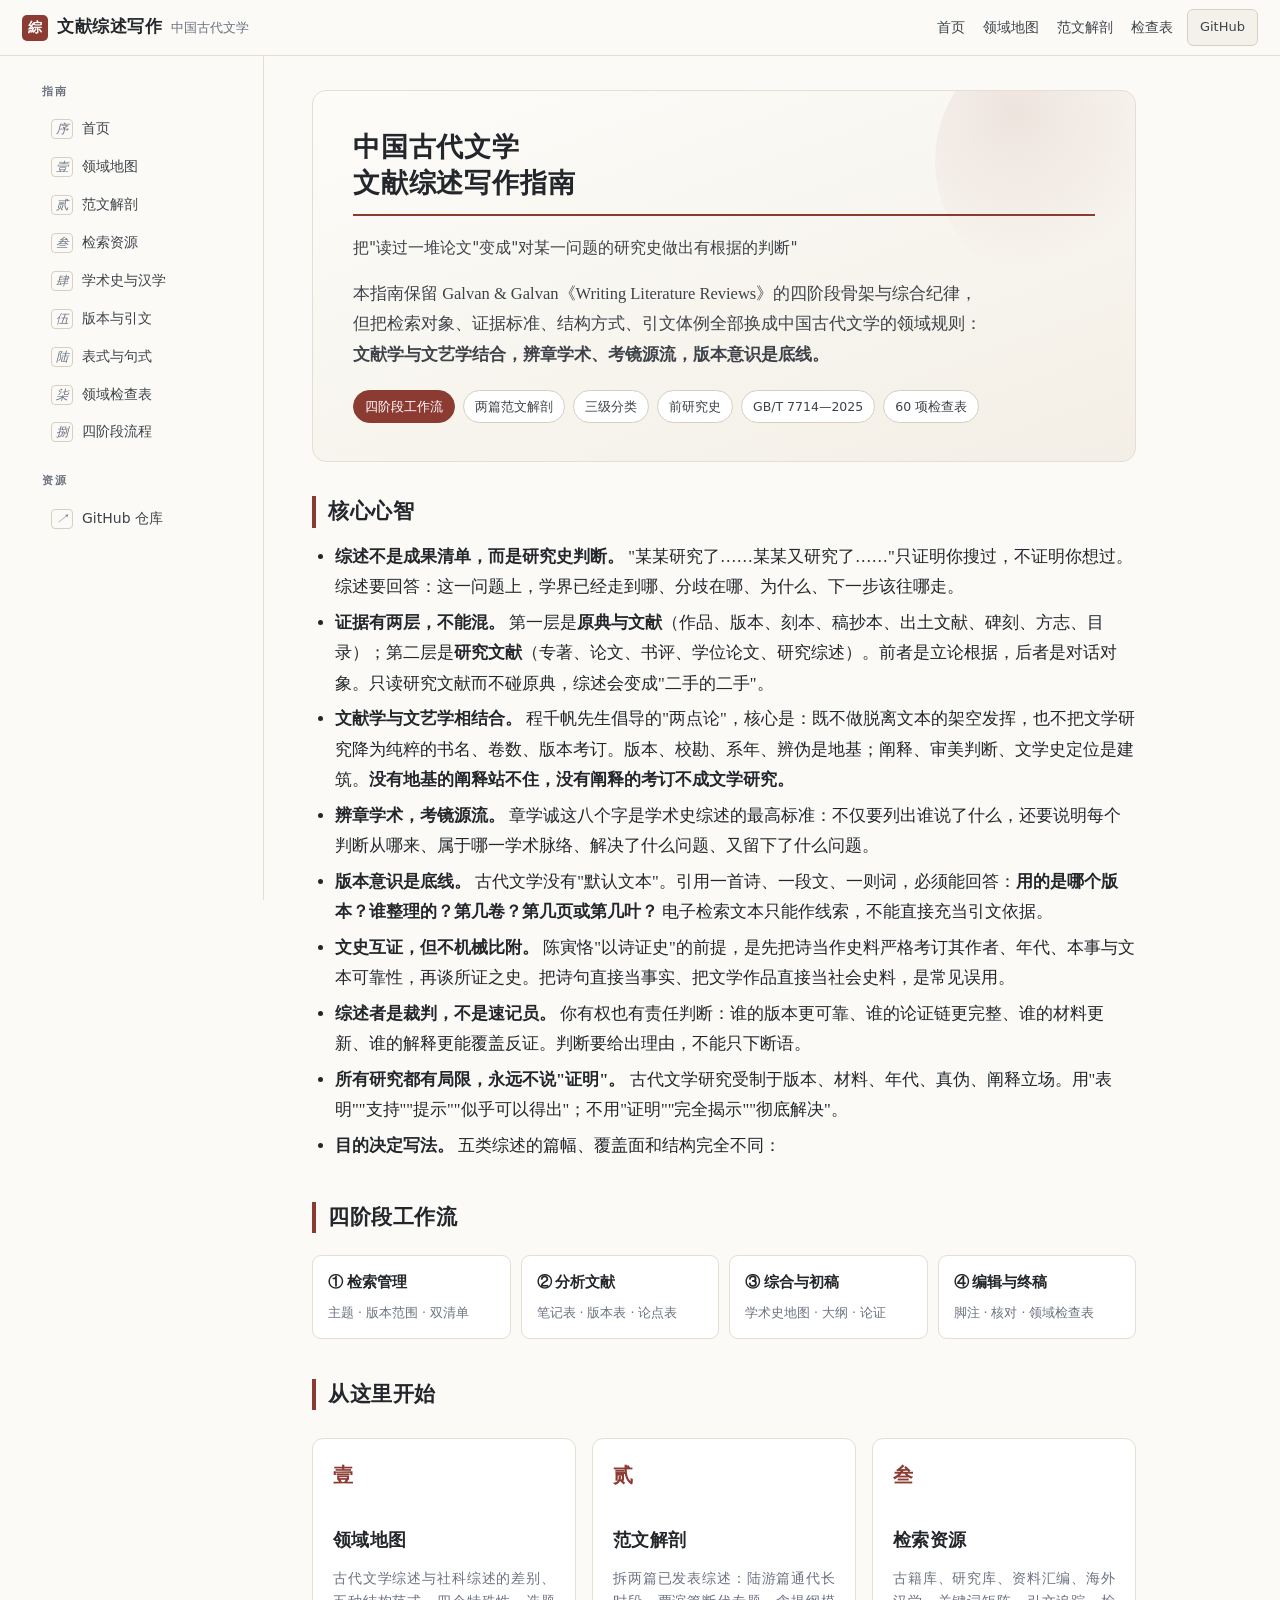
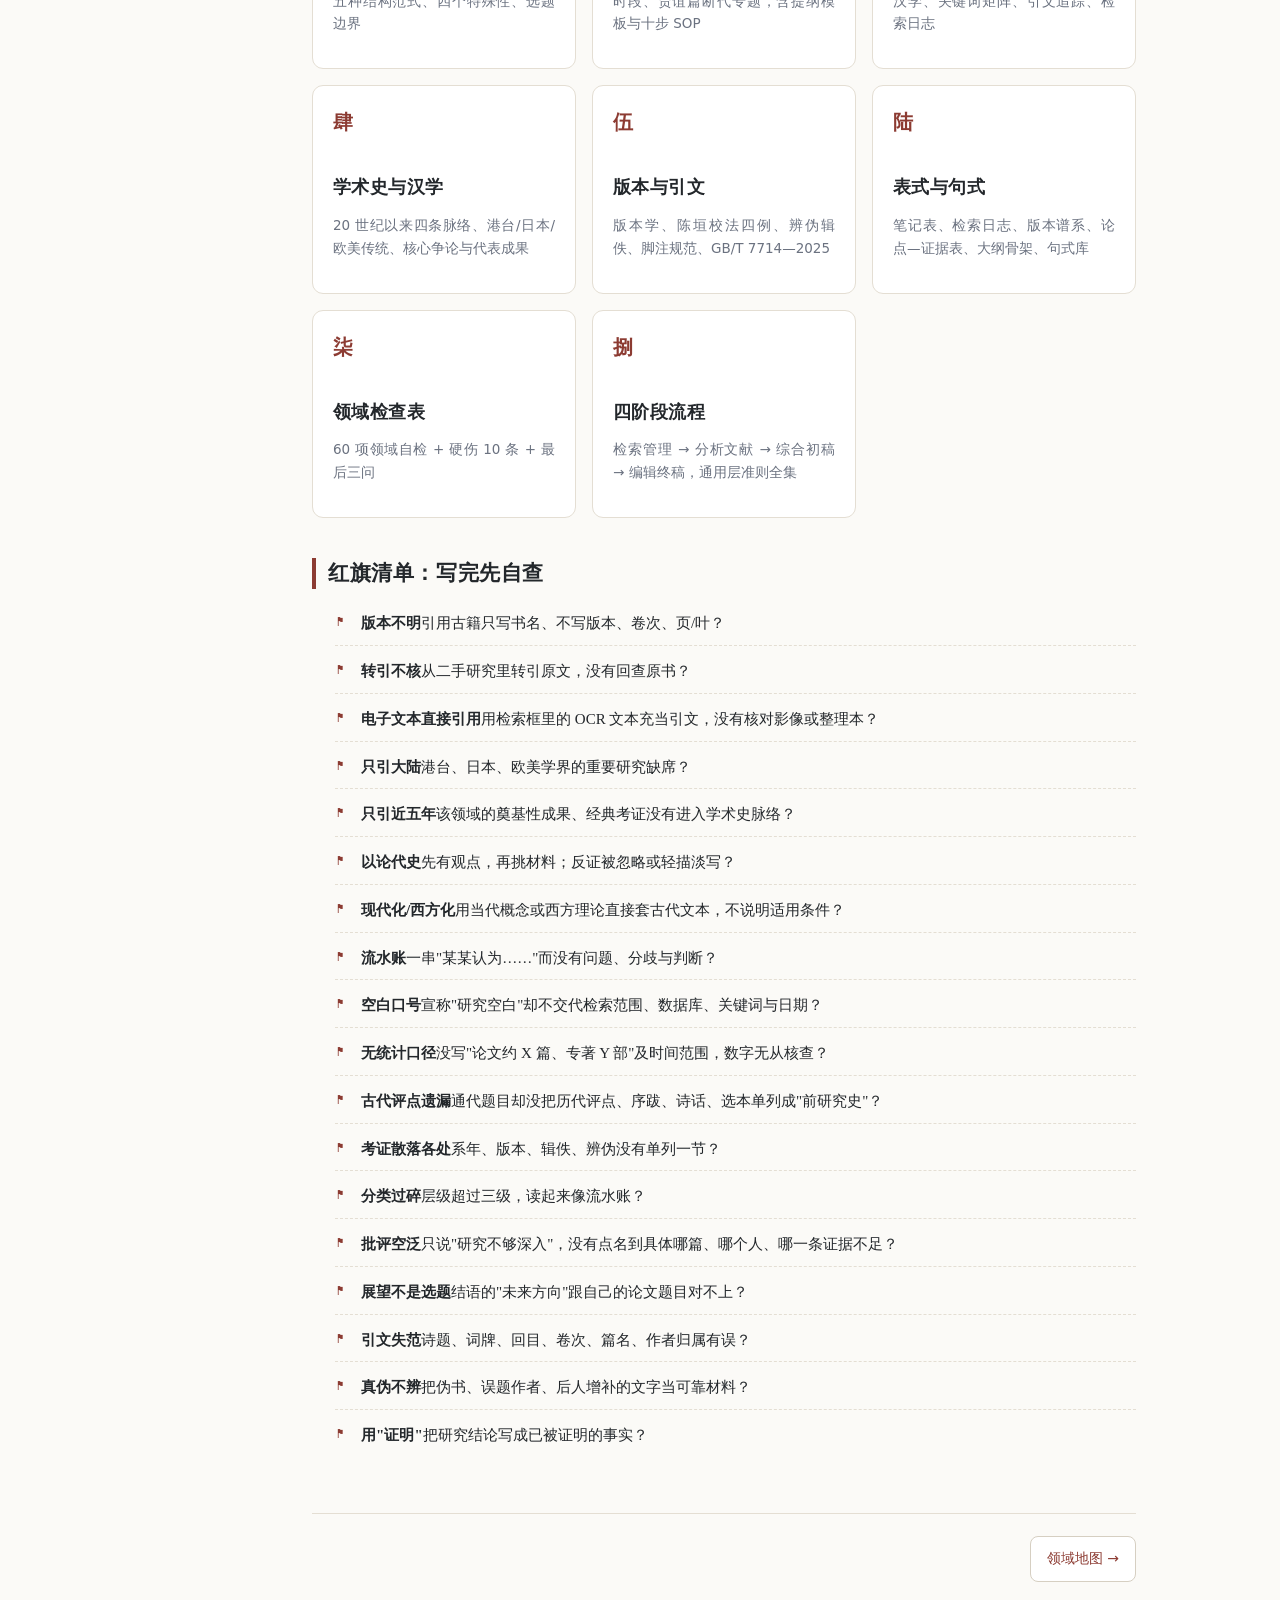
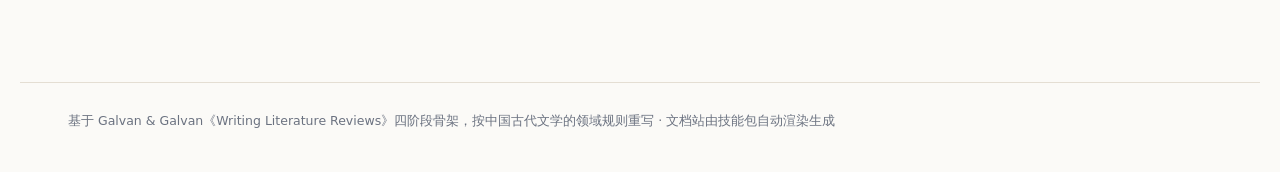
==== docs/index.html @ 031567f3 "feat: 中国古代文学文献综述写作指南（Skill + 文档站）" ====
<!DOCTYPE html>
<html lang="zh-CN">
<head>
<meta charset="utf-8">
<meta name="viewport" content="width=device-width,initial-scale=1">
<title>首页 · 中国古代文学文献综述写作</title>
<meta name="description" content="中国古代文学文献综述写作全流程指南">
<link rel="stylesheet" href="assets/style.css">
</head>
<body>
<header class="topbar">
  <div class="brand"><span class="seal">綜</span><b>文献综述写作</b><span>中国古代文学</span></div>
  <div class="spacer"></div>
  <nav>
    <a href="index.html">首页</a>
    <a href="domain.html">领域地图</a>
    <a href="examples.html">范文解剖</a>
    <a href="checklist.html">检查表</a>
  </nav>
  <a class="gh-btn" href="https://github.com/nqd963/literature-review-writing" target="_blank">GitHub</a>
</header>
<div class="wrap">
<aside class="side">
<h4>指南</h4>
<a href="index.html"><i class="num">序</i>首页</a>
<a class="" href="domain.html"><i class="num">壹</i>领域地图</a>
<a class="" href="examples.html"><i class="num">贰</i>范文解剖</a>
<a class="" href="search.html"><i class="num">叁</i>检索资源</a>
<a class="" href="history.html"><i class="num">肆</i>学术史与汉学</a>
<a class="" href="editions.html"><i class="num">伍</i>版本与引文</a>
<a class="" href="templates.html"><i class="num">陆</i>表式与句式</a>
<a class="" href="checklist.html"><i class="num">柒</i>领域检查表</a>
<a class="" href="pipeline.html"><i class="num">捌</i>四阶段流程</a>
<h4>资源</h4>
<a href="https://github.com/nqd963/literature-review-writing" target="_blank"><i class="num">↗</i>GitHub 仓库</a>
</aside>
<main>
<div class="markdown">
<div class="hero">
  <h1>中国古代文学<br>文献综述写作指南</h1>
  <div class="sub">把"读过一堆论文"变成"对某一问题的研究史做出有根据的判断"</div>
  <div class="lede">
    本指南保留 Galvan &amp; Galvan《Writing Literature Reviews》的四阶段骨架与综合纪律，
    但把检索对象、证据标准、结构方式、引文体例全部换成中国古代文学的领域规则：
    <b>文献学与文艺学结合，辨章学术、考镜源流，版本意识是底线。</b>
  </div>
  <div class="tags">
    <span class="tag red">四阶段工作流</span>
    <span class="tag">两篇范文解剖</span>
    <span class="tag">三级分类</span>
    <span class="tag">前研究史</span>
    <span class="tag">GB/T 7714—2025</span>
    <span class="tag">60 项检查表</span>
  </div>
</div>

<h2 style="font-size:21px;margin:0 0 14px;padding-left:12px;border-left:4px solid var(--cinnabar)">核心心智</h2>
<ul><li><b>综述不是成果清单，而是研究史判断。</b> "某某研究了……某某又研究了……"只证明你搜过，不证明你想过。综述要回答：这一问题上，学界已经走到哪、分歧在哪、为什么、下一步该往哪走。</li><li><b>证据有两层，不能混。</b> 第一层是<strong>原典与文献</strong>（作品、版本、刻本、稿抄本、出土文献、碑刻、方志、目录）；第二层是<strong>研究文献</strong>（专著、论文、书评、学位论文、研究综述）。前者是立论根据，后者是对话对象。只读研究文献而不碰原典，综述会变成"二手的二手"。</li><li><b>文献学与文艺学相结合。</b> 程千帆先生倡导的"两点论"，核心是：既不做脱离文本的架空发挥，也不把文学研究降为纯粹的书名、卷数、版本考订。版本、校勘、系年、辨伪是地基；阐释、审美判断、文学史定位是建筑。<strong>没有地基的阐释站不住，没有阐释的考订不成文学研究。</strong></li><li><b>辨章学术，考镜源流。</b> 章学诚这八个字是学术史综述的最高标准：不仅要列出谁说了什么，还要说明每个判断从哪来、属于哪一学术脉络、解决了什么问题、又留下了什么问题。</li><li><b>版本意识是底线。</b> 古代文学没有"默认文本"。引用一首诗、一段文、一则词，必须能回答：<strong>用的是哪个版本？谁整理的？第几卷？第几页或第几叶？</strong> 电子检索文本只能作线索，不能直接充当引文依据。</li><li><b>文史互证，但不机械比附。</b> 陈寅恪"以诗证史"的前提，是先把诗当作史料严格考订其作者、年代、本事与文本可靠性，再谈所证之史。把诗句直接当事实、把文学作品直接当社会史料，是常见误用。</li><li><b>综述者是裁判，不是速记员。</b> 你有权也有责任判断：谁的版本更可靠、谁的论证链更完整、谁的材料更新、谁的解释更能覆盖反证。判断要给出理由，不能只下断语。</li><li><b>所有研究都有局限，永远不说"证明"。</b> 古代文学研究受制于版本、材料、年代、真伪、阐释立场。用"表明""支持""提示""似乎可以得出"；不用"证明""完全揭示""彻底解决"。</li><li><b>目的决定写法。</b> 五类综述的篇幅、覆盖面和结构完全不同：</li></ul>

<h2 style="font-size:21px;margin:40px 0 14px;padding-left:12px;border-left:4px solid var(--cinnabar)">四阶段工作流</h2>
<div class="steps"><div class="step"><b>① 检索管理</b><span>主题 · 版本范围 · 双清单</span></div><div class="step"><b>② 分析文献</b><span>笔记表 · 版本表 · 论点表</span></div><div class="step"><b>③ 综合与初稿</b><span>学术史地图 · 大纲 · 论证</span></div><div class="step"><b>④ 编辑与终稿</b><span>脚注 · 核对 · 领域检查表</span></div></div>

<h2 style="font-size:21px;margin:40px 0 14px;padding-left:12px;border-left:4px solid var(--cinnabar)">从这里开始</h2>
<div class="cards"><a class="card" href="domain.html"><div class="ic">壹</div><h3>领域地图</h3><p>古代文学综述与社科综述的差别、五种结构范式、四个特殊性、选题边界</p></a><a class="card" href="examples.html"><div class="ic">贰</div><h3>范文解剖</h3><p>拆两篇已发表综述：陆游篇通代长时段、贾谊篇断代专题，含提纲模板与十步 SOP</p></a><a class="card" href="search.html"><div class="ic">叁</div><h3>检索资源</h3><p>古籍库、研究库、资料汇编、海外汉学、关键词矩阵、引文追踪、检索日志</p></a><a class="card" href="history.html"><div class="ic">肆</div><h3>学术史与汉学</h3><p>20 世纪以来四条脉络、港台/日本/欧美传统、核心争论与代表成果</p></a><a class="card" href="editions.html"><div class="ic">伍</div><h3>版本与引文</h3><p>版本学、陈垣校法四例、辨伪辑佚、脚注规范、GB/T 7714—2025</p></a><a class="card" href="templates.html"><div class="ic">陆</div><h3>表式与句式</h3><p>笔记表、检索日志、版本谱系、论点—证据表、大纲骨架、句式库</p></a><a class="card" href="checklist.html"><div class="ic">柒</div><h3>领域检查表</h3><p>60 项领域自检 + 硬伤 10 条 + 最后三问</p></a><a class="card" href="pipeline.html"><div class="ic">捌</div><h3>四阶段流程</h3><p>检索管理 → 分析文献 → 综合初稿 → 编辑终稿，通用层准则全集</p></a></div>

<h2 style="font-size:21px;margin:40px 0 14px;padding-left:12px;border-left:4px solid var(--cinnabar)">红旗清单：写完先自查</h2>
<ul class="flag"><li><b>版本不明</b>引用古籍只写书名、不写版本、卷次、页/叶？</li><li><b>转引不核</b>从二手研究里转引原文，没有回查原书？</li><li><b>电子文本直接引用</b>用检索框里的 OCR 文本充当引文，没有核对影像或整理本？</li><li><b>只引大陆</b>港台、日本、欧美学界的重要研究缺席？</li><li><b>只引近五年</b>该领域的奠基性成果、经典考证没有进入学术史脉络？</li><li><b>以论代史</b>先有观点，再挑材料；反证被忽略或轻描淡写？</li><li><b>现代化/西方化</b>用当代概念或西方理论直接套古代文本，不说明适用条件？</li><li><b>流水账</b>一串"某某认为……"而没有问题、分歧与判断？</li><li><b>空白口号</b>宣称"研究空白"却不交代检索范围、数据库、关键词与日期？</li><li><b>无统计口径</b>没写"论文约 X 篇、专著 Y 部"及时间范围，数字无从核查？</li><li><b>古代评点遗漏</b>通代题目却没把历代评点、序跋、诗话、选本单列成"前研究史"？</li><li><b>考证散落各处</b>系年、版本、辑佚、辨伪没有单列一节？</li><li><b>分类过碎</b>层级超过三级，读起来像流水账？</li><li><b>批评空泛</b>只说"研究不够深入"，没有点名到具体哪篇、哪个人、哪一条证据不足？</li><li><b>展望不是选题</b>结语的"未来方向"跟自己的论文题目对不上？</li><li><b>引文失范</b>诗题、词牌、回目、卷次、篇名、作者归属有误？</li><li><b>真伪不辨</b>把伪书、误题作者、后人增补的文字当可靠材料？</li><li><b>用"证明"</b>把研究结论写成已被证明的事实？</li></ul>
</div>
<div class="pager"><span></span><a href="domain.html">领域地图 →</a></div>
</main>
</div>
<footer>基于 Galvan &amp; Galvan《Writing Literature Reviews》四阶段骨架，按中国古代文学的领域规则重写 ·
文档站由技能包自动渲染生成</footer>
</body>
</html>
---- docs/assets/style.css ----
:root{
  --paper:#fbfaf7; --paper-2:#f4f1ea; --ink:#23272b; --ink-2:#3d4349;
  --muted:#6b7280; --line:#e4ded3; --line-2:#d6cfc2;
  --cinnabar:#8c3b32; --cinnabar-soft:#b5605a; --celadon:#4a6b68;
  --sans:"Inter","PingFang SC","Microsoft YaHei","Hiragino Sans GB",system-ui,sans-serif;
  --serif:"Noto Serif SC","Source Han Serif SC","Songti SC","SimSun",Georgia,"Times New Roman",serif;
  --mono:"JetBrains Mono","SFMono-Regular",Consolas,"Courier New",monospace;
}
*{box-sizing:border-box}
html{scroll-behavior:smooth}
body{
  margin:0; background:var(--paper); color:var(--ink);
  font-family:var(--serif); font-size:16.5px; line-height:1.85;
  -webkit-font-smoothing:antialiased; text-rendering:optimizeLegibility;
}
a{color:var(--cinnabar); text-decoration:none}
a:hover{text-decoration:underline; text-underline-offset:3px}

/* ---------- 顶栏 ---------- */
.topbar{
  position:sticky; top:0; z-index:50; display:flex; align-items:center; gap:14px;
  padding:0 22px; height:56px; background:rgba(251,250,247,.92);
  backdrop-filter:saturate(1.4) blur(10px);
  border-bottom:1px solid var(--line);
}
.brand{display:flex; align-items:baseline; gap:9px; font-family:var(--serif)}
.brand .seal{
  display:inline-flex; align-items:center; justify-content:center;
  width:26px;height:26px;border-radius:5px; background:var(--cinnabar);
  color:#fff; font-size:14px; font-weight:700; letter-spacing:0;
}
.brand b{font-size:16.5px; letter-spacing:.5px}
.brand span{font-size:12.5px; color:var(--muted); font-family:var(--sans)}
.topbar .spacer{flex:1}
.topbar nav{display:flex; gap:18px; font-family:var(--sans); font-size:13.5px}
.topbar nav a{color:var(--ink-2)}
.topbar nav a:hover{color:var(--cinnabar); text-decoration:none}
.gh-btn{
  font-family:var(--sans); font-size:13px; padding:5px 12px; border-radius:6px;
  border:1px solid var(--line-2); color:var(--ink-2); background:var(--paper-2);
}
.gh-btn:hover{border-color:var(--cinnabar); color:var(--cinnabar); text-decoration:none}

/* ---------- 布局 ---------- */
.wrap{display:flex; max-width:1240px; margin:0 auto; align-items:flex-start}
.side{
  position:sticky; top:56px; flex:0 0 244px; height:calc(100vh - 56px);
  overflow-y:auto; padding:26px 16px 60px 22px; border-right:1px solid var(--line);
  font-family:var(--sans); font-size:14px;
}
.side h4{
  margin:20px 0 8px; font-size:11px; letter-spacing:1.6px; text-transform:uppercase;
  color:var(--muted); font-weight:600;
}
.side h4:first-child{margin-top:0}
.side a{display:flex; align-items:center; gap:9px; padding:6px 9px; border-radius:6px; color:var(--ink-2)}
.side a:hover{background:var(--paper-2); text-decoration:none; color:var(--ink)}
.side a.on{background:#f0ebe1; color:var(--cinnabar); font-weight:600}
.side .num{
  flex:0 0 22px; text-align:center; font-family:var(--serif); font-size:12.5px;
  color:var(--muted); border:1px solid var(--line-2); border-radius:4px; line-height:18px;
}
.side a.on .num{color:var(--cinnabar); border-color:var(--cinnabar-soft)}
main{flex:1 1 auto; min-width:0; padding:34px 48px 100px; max-width:920px}

/* ---------- 首页 hero ---------- */
.hero{
  border:1px solid var(--line); border-radius:14px; padding:38px 40px;
  background:linear-gradient(160deg,#fdfcf9 0%,#f3efe6 100%);
  position:relative; overflow:hidden; margin-bottom:34px;
}
.hero:after{
  content:""; position:absolute; right:-60px; top:-60px; width:260px; height:260px;
  border-radius:50%; background:radial-gradient(circle at 30% 30%,rgba(140,59,50,.10),transparent 62%);
}
.hero h1{
  margin:0 0 6px; font-size:31px; line-height:1.35; letter-spacing:1px; font-weight:700;
}
.hero .sub{font-family:var(--sans); color:var(--ink-2); font-size:15.5px; margin-bottom:16px}
.hero .lede{font-size:16.5px; color:var(--ink-2); max-width:640px}
.hero .tags{display:flex; flex-wrap:wrap; gap:8px; margin-top:20px; font-family:var(--sans)}
.tag{
  font-size:12.5px; padding:4px 11px; border-radius:99px; background:#fff;
  border:1px solid var(--line-2); color:var(--ink-2);
}
.tag.red{background:var(--cinnabar); border-color:var(--cinnabar); color:#fff}

.cards{display:grid; grid-template-columns:repeat(auto-fit,minmax(238px,1fr)); gap:16px; margin:28px 0}
.card{
  border:1px solid var(--line); border-radius:11px; padding:18px 20px; background:#fff;
  transition:.18s;
}
.card:hover{border-color:var(--line-2); box-shadow:0 4px 16px rgba(0,0,0,.05); transform:translateY(-2px)}
.card .ic{font-family:var(--serif); font-size:20px; color:var(--cinnabar); font-weight:700}
.card h3{margin:6px 0 6px; font-size:17px; letter-spacing:.5px}
.card p{margin:0; font-family:var(--sans); font-size:13.5px; color:var(--muted); line-height:1.7}

/* ---------- 正文排版 ---------- */
.markdown h1{font-size:27px; margin:0 0 18px; letter-spacing:.8px; padding-bottom:12px; border-bottom:2px solid var(--cinnabar)}
.markdown h1:not(:first-child){margin-top:46px}
.markdown h2{
  font-size:21px; margin:40px 0 14px; letter-spacing:.6px; padding-left:12px;
  border-left:4px solid var(--cinnabar); line-height:1.5;
}
.markdown h3{font-size:17.5px; margin:30px 0 10px; letter-spacing:.4px; color:var(--ink)}
.markdown h4{font-size:15.5px; margin:22px 0 8px; color:var(--ink-2); font-family:var(--sans)}
.markdown p{margin:0 0 15px; text-align:justify}
.markdown ul,.markdown ol{padding-left:1.4em; margin:0 0 16px}
.markdown li{margin:5px 0}
.markdown li>ul,.markdown li>ol{margin:5px 0}
.markdown hr{border:0; border-top:1px solid var(--line); margin:38px 0}

.markdown blockquote{
  margin:20px 0; padding:14px 20px; background:#f7f4ec;
  border-left:3px solid var(--cinnabar-soft); border-radius:0 8px 8px 0; color:var(--ink-2);
}
.markdown blockquote p:last-child{margin-bottom:0}
.markdown blockquote strong{color:var(--cinnabar)}

.markdown table{
  width:100%; border-collapse:collapse; margin:22px 0; font-size:14.5px;
  font-family:var(--sans); line-height:1.65;
}
.markdown thead th{
  background:#f0ece2; text-align:left; padding:10px 12px; font-weight:600;
  border-bottom:2px solid var(--line-2); color:var(--ink); white-space:nowrap;
}
.markdown td{padding:9px 12px; border-bottom:1px solid var(--line); vertical-align:top}
.markdown tbody tr:hover{background:#fdfcf9}

.markdown code{
  font-family:var(--mono); font-size:.88em; background:#f0ece2;
  padding:2px 6px; border-radius:4px; color:var(--cinnabar);
}
.markdown pre{
  background:#2b2f33; color:#e8e6e3; padding:16px 18px; border-radius:9px;
  overflow-x:auto; margin:20px 0; line-height:1.7;
}
.markdown pre code{background:none; color:inherit; padding:0; font-size:13.5px}
.markdown .small{font-size:12.5px; color:var(--muted)}

.markdown input[type=checkbox]{margin-right:6px; accent-color:var(--cinnabar)}
.markdown li.task-list-item{list-style:none; margin-left:-1.2em}

/* ---------- 首页专用 ---------- */
.steps{display:flex; gap:10px; flex-wrap:wrap; margin:22px 0; font-family:var(--sans); font-size:13.5px}
.step{
  flex:1 1 150px; border:1px solid var(--line); border-radius:9px; padding:13px 15px; background:#fff;
}
.step b{display:block; font-family:var(--serif); font-size:15px; margin-bottom:3px}
.step span{color:var(--muted); font-size:12.5px}

.flag{list-style:none; padding:0; margin:16px 0}
.flag li{
  padding:7px 0 7px 26px; border-bottom:1px dashed var(--line); position:relative; font-size:15px;
}
.flag li:before{
  content:"⚑"; position:absolute; left:2px; color:var(--cinnabar); font-size:13px;
}
.flag li:last-child{border-bottom:0}

.pager{display:flex; justify-content:space-between; gap:14px; margin:56px 0 0; padding-top:22px; border-top:1px solid var(--line); font-family:var(--sans); font-size:14px}
.pager a{padding:9px 16px; border:1px solid var(--line-2); border-radius:8px; background:#fff}
.pager a:hover{border-color:var(--cinnabar); text-decoration:none}

footer{
  border-top:1px solid var(--line); margin-top:0; padding:26px 48px 40px;
  font-family:var(--sans); font-size:12.5px; color:var(--muted); max-width:1240px; margin:0 auto;
}

@media (max-width:900px){
  .side{display:none}
  main{padding:22px 20px 70px}
  .hero{padding:26px 22px}
  .hero h1{font-size:24px}
  footer{padding:22px 20px}
  .topbar nav{display:none}
}
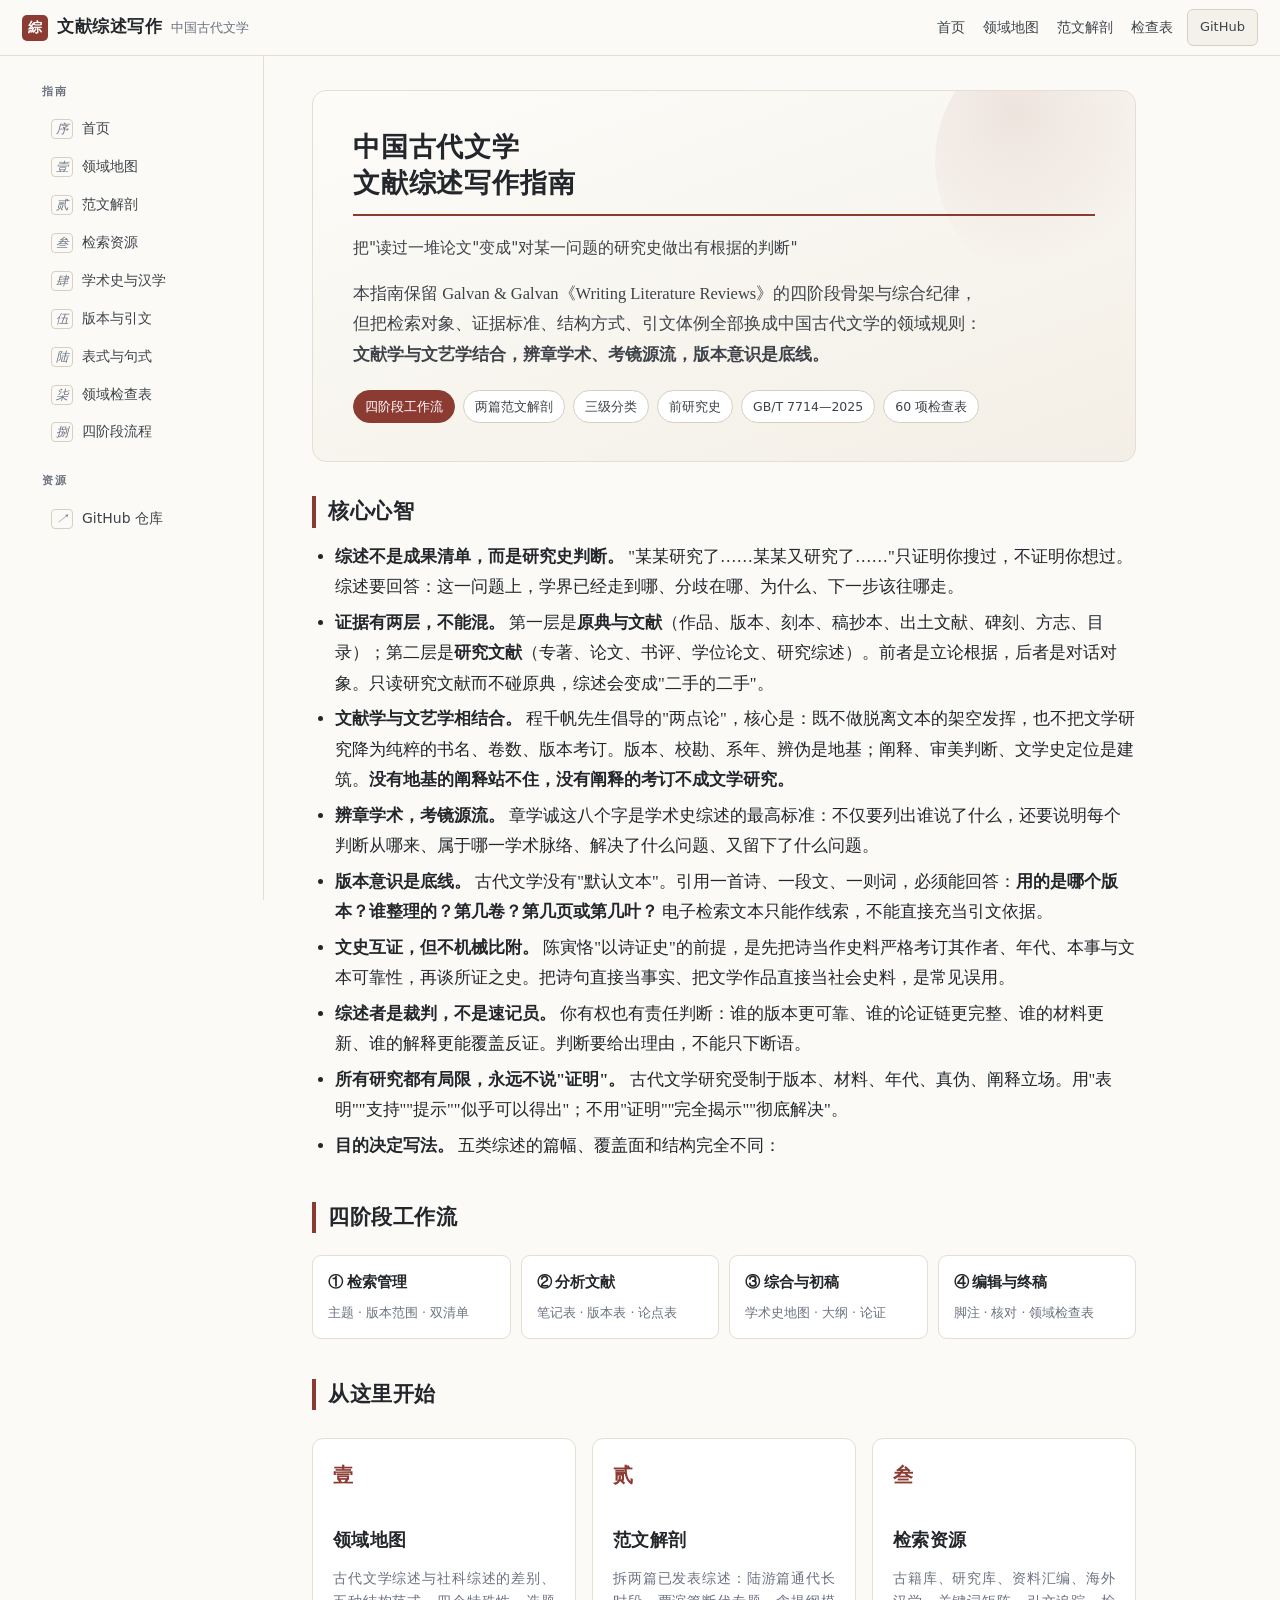
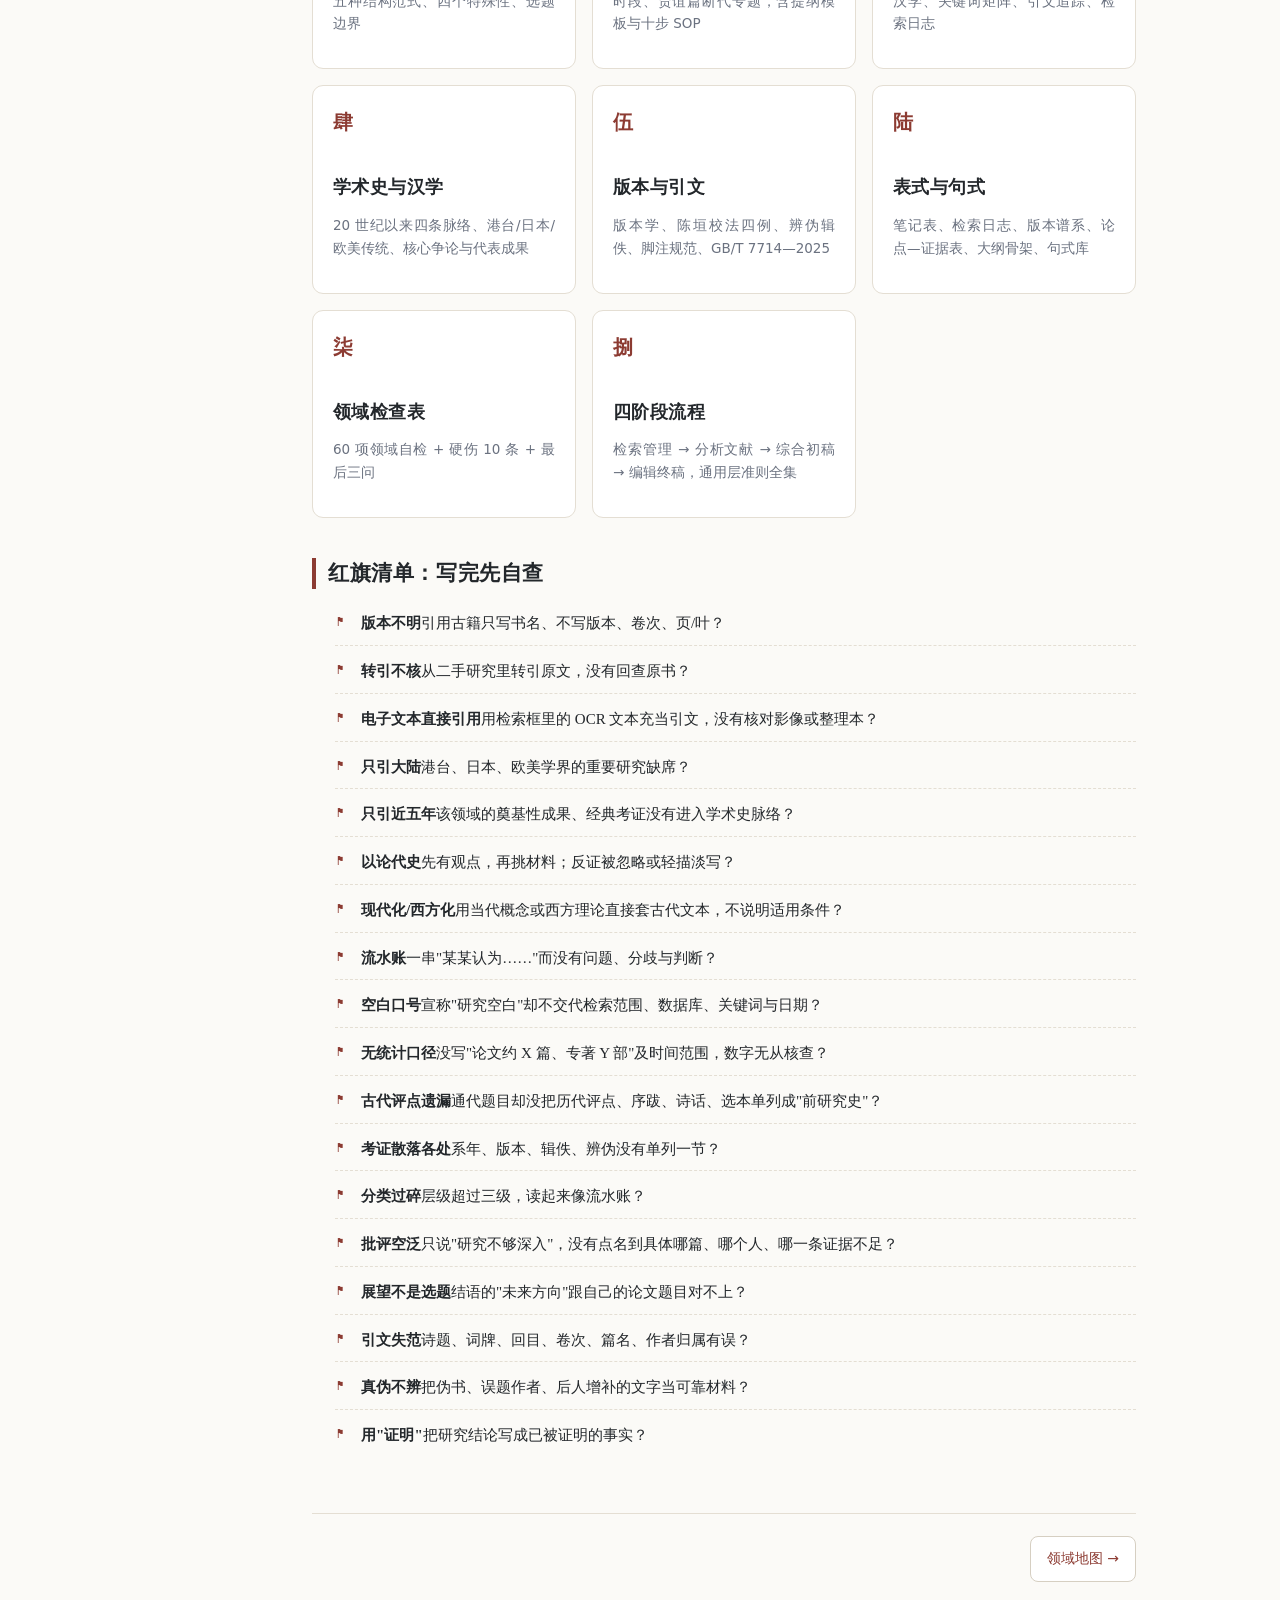
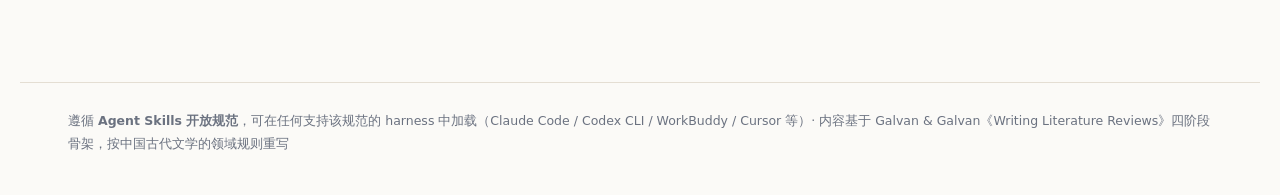
==== commit 14c9c764: "feat: 中国古代文学文献综述写作指南（Skill + 文档站）" ====
--- a/docs/index.html
+++ b/docs/index.html
@@ -69,7 +69,7 @@
 <div class="pager"><span></span><a href="domain.html">领域地图 →</a></div>
 </main>
 </div>
-<footer>基于 Galvan &amp; Galvan《Writing Literature Reviews》四阶段骨架，按中国古代文学的领域规则重写 ·
-文档站由技能包自动渲染生成</footer>
+<footer>遵循 <b>Agent Skills 开放规范</b>，可在任何支持该规范的 harness 中加载（Claude Code / Codex CLI / WorkBuddy / Cursor 等）·
+内容基于 Galvan &amp; Galvan《Writing Literature Reviews》四阶段骨架，按中国古代文学的领域规则重写</footer>
 </body>
 </html>
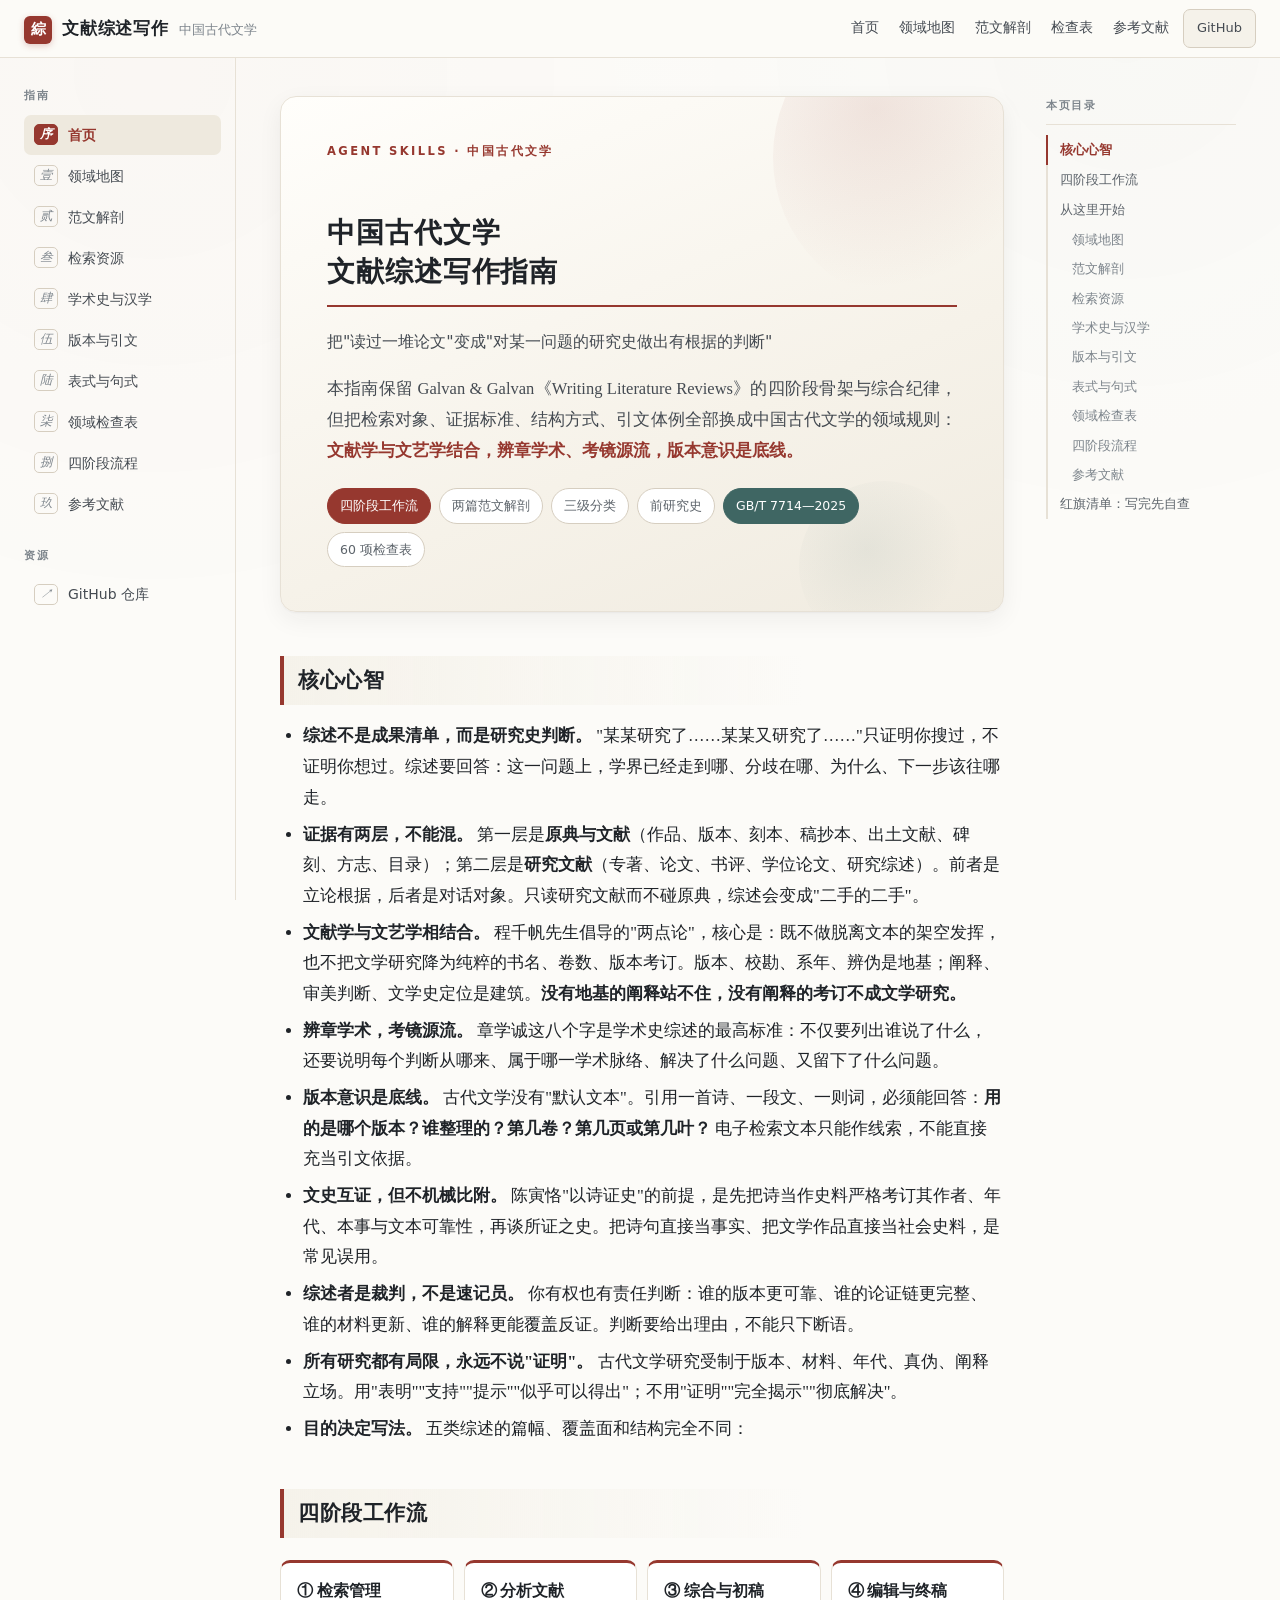
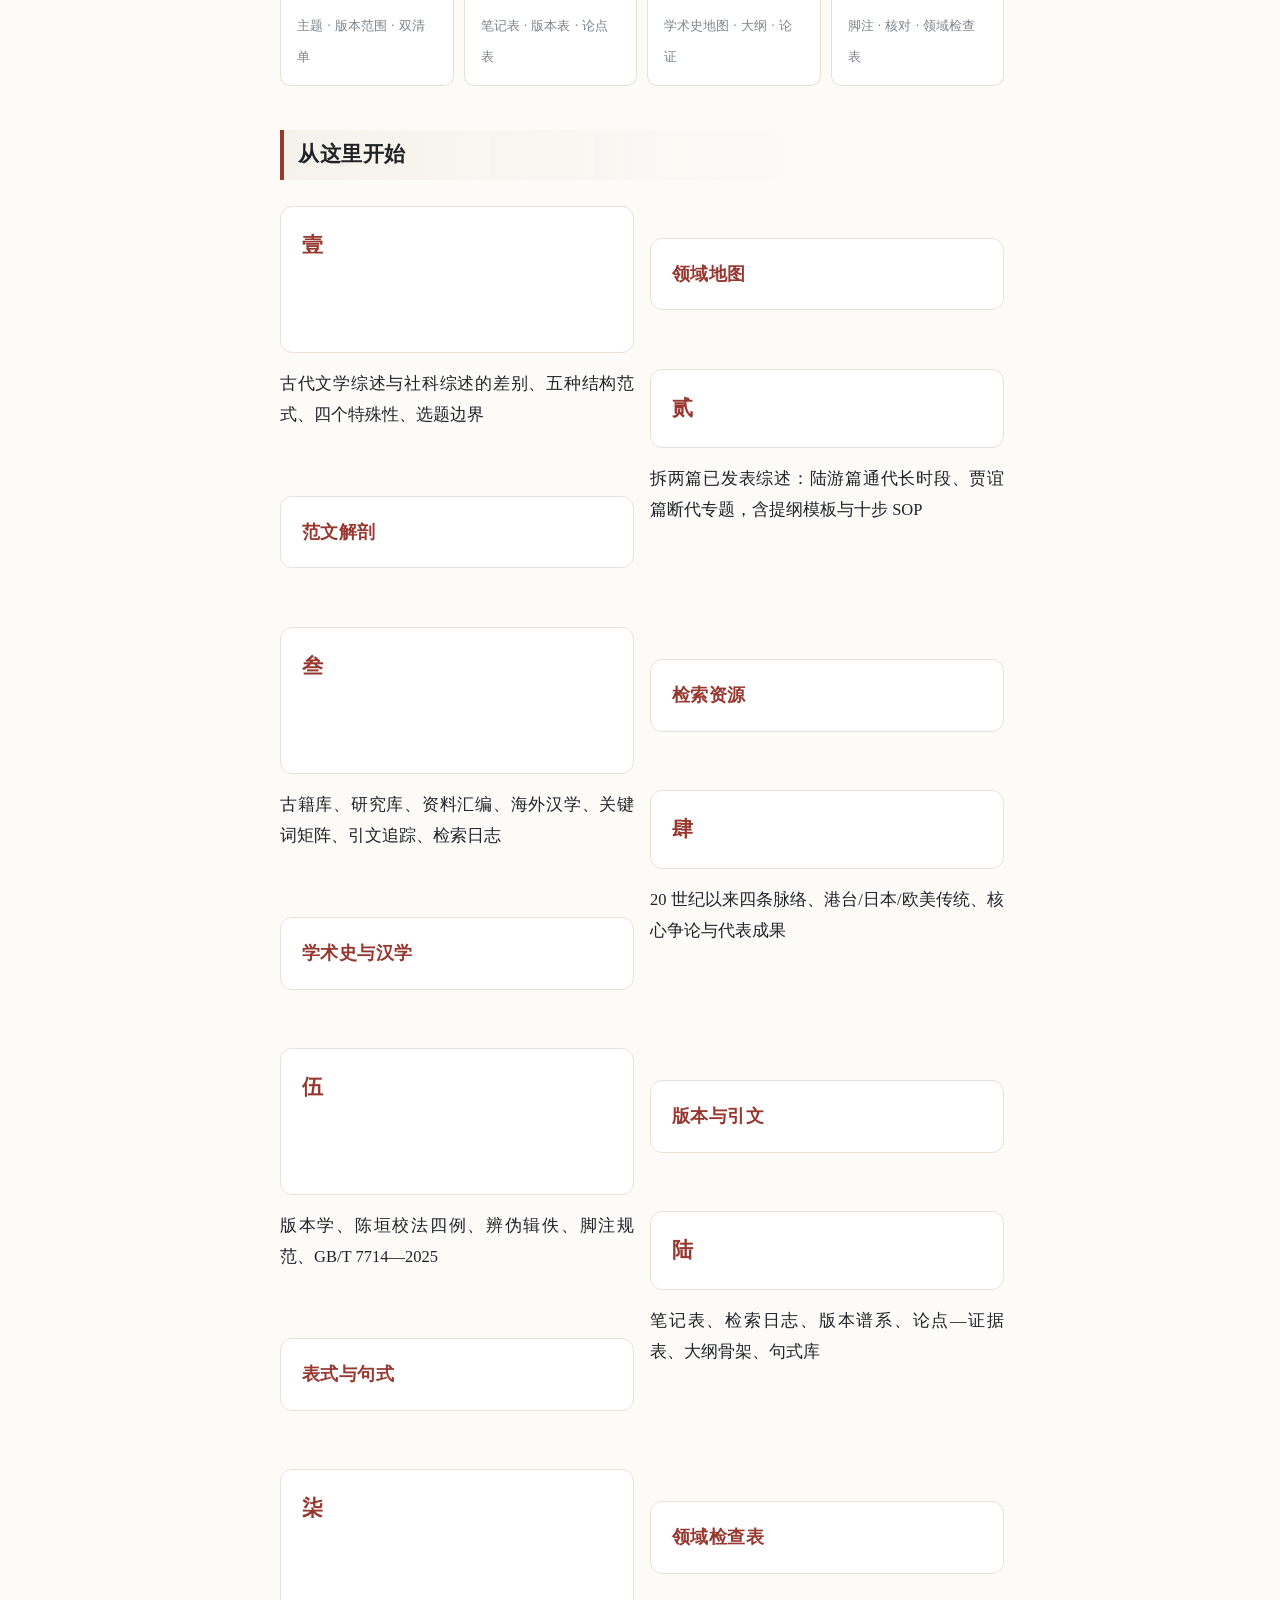
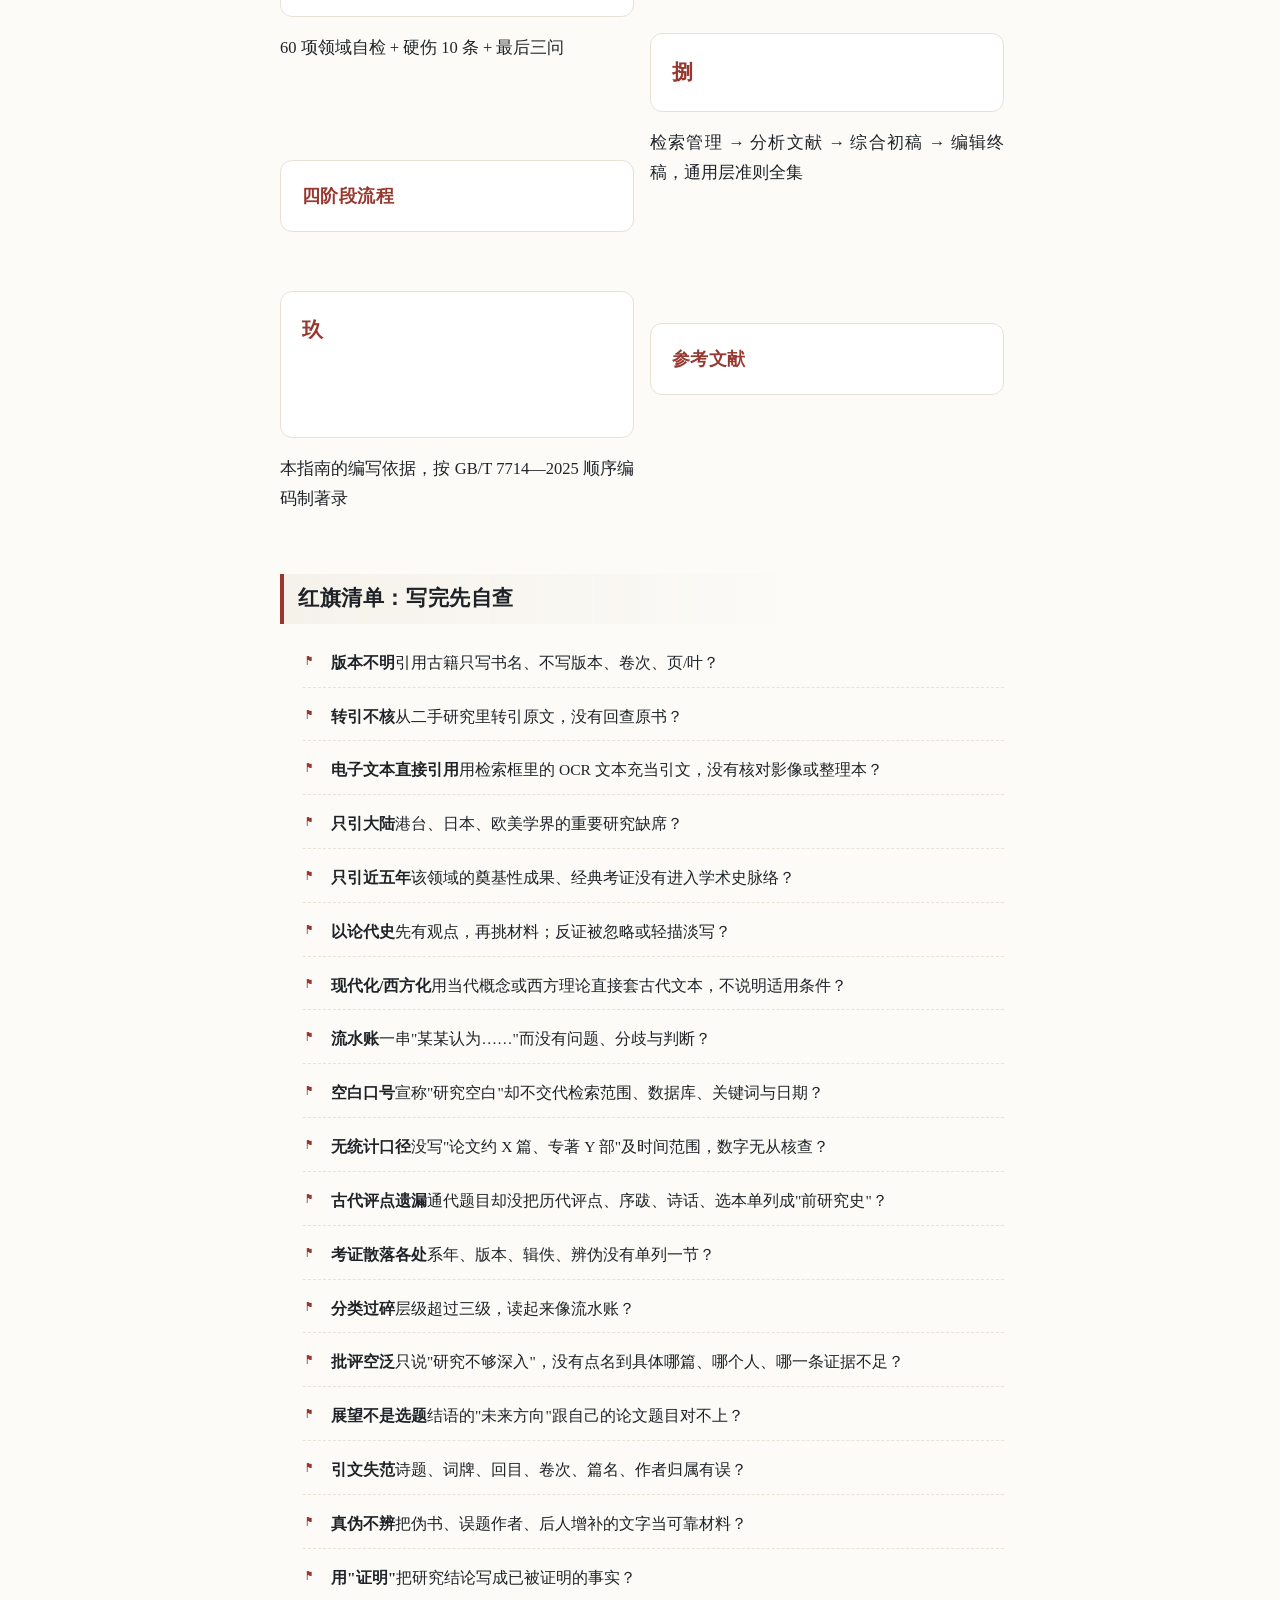
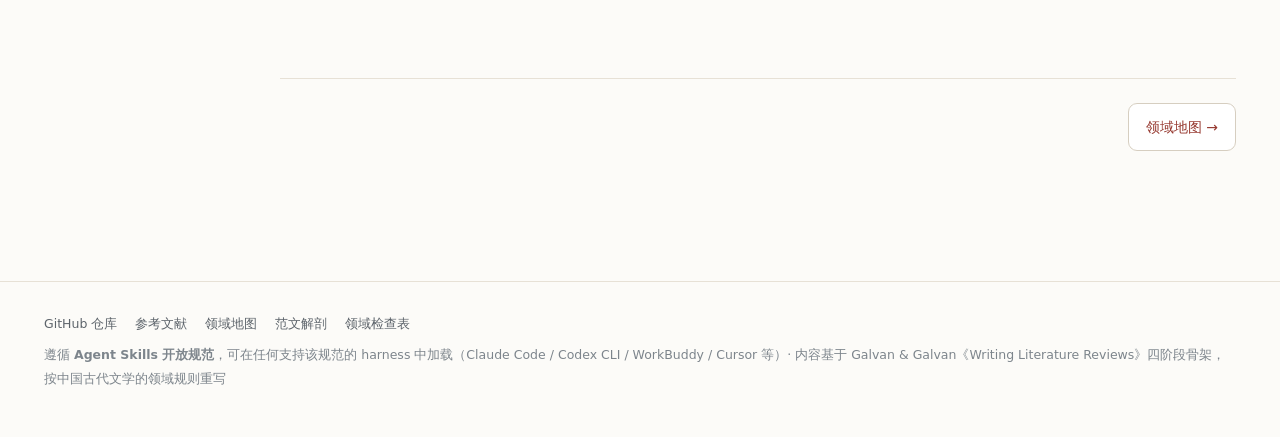
==== commit 5ee4aa33: "feat: 中国古代文学文献综述写作指南（Skill + 文档站）" ====
--- a/docs/index.html
+++ b/docs/index.html
@@ -9,6 +9,7 @@
 </head>
 <body>
 <header class="topbar">
+  <span class="prog"></span>
   <div class="brand"><span class="seal">綜</span><b>文献综述写作</b><span>中国古代文学</span></div>
   <div class="spacer"></div>
   <nav>
@@ -16,27 +17,24 @@
     <a href="domain.html">领域地图</a>
     <a href="examples.html">范文解剖</a>
     <a href="checklist.html">检查表</a>
+    <a href="bib.html">参考文献</a>
   </nav>
   <a class="gh-btn" href="https://github.com/nqd963/literature-review-writing" target="_blank">GitHub</a>
 </header>
 <div class="wrap">
 <aside class="side">
 <h4>指南</h4>
-<a href="index.html"><i class="num">序</i>首页</a>
-<a class="" href="domain.html"><i class="num">壹</i>领域地图</a>
-<a class="" href="examples.html"><i class="num">贰</i>范文解剖</a>
-<a class="" href="search.html"><i class="num">叁</i>检索资源</a>
-<a class="" href="history.html"><i class="num">肆</i>学术史与汉学</a>
-<a class="" href="editions.html"><i class="num">伍</i>版本与引文</a>
-<a class="" href="templates.html"><i class="num">陆</i>表式与句式</a>
-<a class="" href="checklist.html"><i class="num">柒</i>领域检查表</a>
-<a class="" href="pipeline.html"><i class="num">捌</i>四阶段流程</a>
+<a class="on" href="index.html"><i class="num">序</i>首页</a>
+<a class="" href="domain.html"><i class="num">壹</i>领域地图</a><a class="" href="examples.html"><i class="num">贰</i>范文解剖</a><a class="" href="search.html"><i class="num">叁</i>检索资源</a><a class="" href="history.html"><i class="num">肆</i>学术史与汉学</a><a class="" href="editions.html"><i class="num">伍</i>版本与引文</a><a class="" href="templates.html"><i class="num">陆</i>表式与句式</a><a class="" href="checklist.html"><i class="num">柒</i>领域检查表</a><a class="" href="pipeline.html"><i class="num">捌</i>四阶段流程</a><a class="" href="bib.html"><i class="num">玖</i>参考文献</a>
 <h4>资源</h4>
 <a href="https://github.com/nqd963/literature-review-writing" target="_blank"><i class="num">↗</i>GitHub 仓库</a>
 </aside>
 <main>
+<div class="grid">
 <div class="markdown">
+
 <div class="hero">
+  <div class="eyebrow">Agent Skills · 中国古代文学</div>
   <h1>中国古代文学<br>文献综述写作指南</h1>
   <div class="sub">把"读过一堆论文"变成"对某一问题的研究史做出有根据的判断"</div>
   <div class="lede">
@@ -49,27 +47,62 @@
     <span class="tag">两篇范文解剖</span>
     <span class="tag">三级分类</span>
     <span class="tag">前研究史</span>
-    <span class="tag">GB/T 7714—2025</span>
+    <span class="tag green">GB/T 7714—2025</span>
     <span class="tag">60 项检查表</span>
   </div>
 </div>
 
-<h2 style="font-size:21px;margin:0 0 14px;padding-left:12px;border-left:4px solid var(--cinnabar)">核心心智</h2>
+<h2 id="sec-1">核心心智<a class="anchor" href="#sec-1">#</a></h2>
 <ul><li><b>综述不是成果清单，而是研究史判断。</b> "某某研究了……某某又研究了……"只证明你搜过，不证明你想过。综述要回答：这一问题上，学界已经走到哪、分歧在哪、为什么、下一步该往哪走。</li><li><b>证据有两层，不能混。</b> 第一层是<strong>原典与文献</strong>（作品、版本、刻本、稿抄本、出土文献、碑刻、方志、目录）；第二层是<strong>研究文献</strong>（专著、论文、书评、学位论文、研究综述）。前者是立论根据，后者是对话对象。只读研究文献而不碰原典，综述会变成"二手的二手"。</li><li><b>文献学与文艺学相结合。</b> 程千帆先生倡导的"两点论"，核心是：既不做脱离文本的架空发挥，也不把文学研究降为纯粹的书名、卷数、版本考订。版本、校勘、系年、辨伪是地基；阐释、审美判断、文学史定位是建筑。<strong>没有地基的阐释站不住，没有阐释的考订不成文学研究。</strong></li><li><b>辨章学术，考镜源流。</b> 章学诚这八个字是学术史综述的最高标准：不仅要列出谁说了什么，还要说明每个判断从哪来、属于哪一学术脉络、解决了什么问题、又留下了什么问题。</li><li><b>版本意识是底线。</b> 古代文学没有"默认文本"。引用一首诗、一段文、一则词，必须能回答：<strong>用的是哪个版本？谁整理的？第几卷？第几页或第几叶？</strong> 电子检索文本只能作线索，不能直接充当引文依据。</li><li><b>文史互证，但不机械比附。</b> 陈寅恪"以诗证史"的前提，是先把诗当作史料严格考订其作者、年代、本事与文本可靠性，再谈所证之史。把诗句直接当事实、把文学作品直接当社会史料，是常见误用。</li><li><b>综述者是裁判，不是速记员。</b> 你有权也有责任判断：谁的版本更可靠、谁的论证链更完整、谁的材料更新、谁的解释更能覆盖反证。判断要给出理由，不能只下断语。</li><li><b>所有研究都有局限，永远不说"证明"。</b> 古代文学研究受制于版本、材料、年代、真伪、阐释立场。用"表明""支持""提示""似乎可以得出"；不用"证明""完全揭示""彻底解决"。</li><li><b>目的决定写法。</b> 五类综述的篇幅、覆盖面和结构完全不同：</li></ul>
 
-<h2 style="font-size:21px;margin:40px 0 14px;padding-left:12px;border-left:4px solid var(--cinnabar)">四阶段工作流</h2>
+<h2 id="sec-2">四阶段工作流<a class="anchor" href="#sec-2">#</a></h2>
 <div class="steps"><div class="step"><b>① 检索管理</b><span>主题 · 版本范围 · 双清单</span></div><div class="step"><b>② 分析文献</b><span>笔记表 · 版本表 · 论点表</span></div><div class="step"><b>③ 综合与初稿</b><span>学术史地图 · 大纲 · 论证</span></div><div class="step"><b>④ 编辑与终稿</b><span>脚注 · 核对 · 领域检查表</span></div></div>
 
-<h2 style="font-size:21px;margin:40px 0 14px;padding-left:12px;border-left:4px solid var(--cinnabar)">从这里开始</h2>
-<div class="cards"><a class="card" href="domain.html"><div class="ic">壹</div><h3>领域地图</h3><p>古代文学综述与社科综述的差别、五种结构范式、四个特殊性、选题边界</p></a><a class="card" href="examples.html"><div class="ic">贰</div><h3>范文解剖</h3><p>拆两篇已发表综述：陆游篇通代长时段、贾谊篇断代专题，含提纲模板与十步 SOP</p></a><a class="card" href="search.html"><div class="ic">叁</div><h3>检索资源</h3><p>古籍库、研究库、资料汇编、海外汉学、关键词矩阵、引文追踪、检索日志</p></a><a class="card" href="history.html"><div class="ic">肆</div><h3>学术史与汉学</h3><p>20 世纪以来四条脉络、港台/日本/欧美传统、核心争论与代表成果</p></a><a class="card" href="editions.html"><div class="ic">伍</div><h3>版本与引文</h3><p>版本学、陈垣校法四例、辨伪辑佚、脚注规范、GB/T 7714—2025</p></a><a class="card" href="templates.html"><div class="ic">陆</div><h3>表式与句式</h3><p>笔记表、检索日志、版本谱系、论点—证据表、大纲骨架、句式库</p></a><a class="card" href="checklist.html"><div class="ic">柒</div><h3>领域检查表</h3><p>60 项领域自检 + 硬伤 10 条 + 最后三问</p></a><a class="card" href="pipeline.html"><div class="ic">捌</div><h3>四阶段流程</h3><p>检索管理 → 分析文献 → 综合初稿 → 编辑终稿，通用层准则全集</p></a></div>
+<h2 id="sec-3">从这里开始<a class="anchor" href="#sec-3">#</a></h2>
+<div class="cards"><a class="card" href="domain.html"><div class="ic">壹</div><h3 id="sec-4">领域地图<a class="anchor" href="#sec-4">#</a></h3><p>古代文学综述与社科综述的差别、五种结构范式、四个特殊性、选题边界</p></a><a class="card" href="examples.html"><div class="ic">贰</div><h3 id="sec-5">范文解剖<a class="anchor" href="#sec-5">#</a></h3><p>拆两篇已发表综述：陆游篇通代长时段、贾谊篇断代专题，含提纲模板与十步 SOP</p></a><a class="card" href="search.html"><div class="ic">叁</div><h3 id="sec-6">检索资源<a class="anchor" href="#sec-6">#</a></h3><p>古籍库、研究库、资料汇编、海外汉学、关键词矩阵、引文追踪、检索日志</p></a><a class="card" href="history.html"><div class="ic">肆</div><h3 id="sec-7">学术史与汉学<a class="anchor" href="#sec-7">#</a></h3><p>20 世纪以来四条脉络、港台/日本/欧美传统、核心争论与代表成果</p></a><a class="card" href="editions.html"><div class="ic">伍</div><h3 id="sec-8">版本与引文<a class="anchor" href="#sec-8">#</a></h3><p>版本学、陈垣校法四例、辨伪辑佚、脚注规范、GB/T 7714—2025</p></a><a class="card" href="templates.html"><div class="ic">陆</div><h3 id="sec-9">表式与句式<a class="anchor" href="#sec-9">#</a></h3><p>笔记表、检索日志、版本谱系、论点—证据表、大纲骨架、句式库</p></a><a class="card" href="checklist.html"><div class="ic">柒</div><h3 id="sec-10">领域检查表<a class="anchor" href="#sec-10">#</a></h3><p>60 项领域自检 + 硬伤 10 条 + 最后三问</p></a><a class="card" href="pipeline.html"><div class="ic">捌</div><h3 id="sec-11">四阶段流程<a class="anchor" href="#sec-11">#</a></h3><p>检索管理 → 分析文献 → 综合初稿 → 编辑终稿，通用层准则全集</p></a><a class="card" href="bib.html"><div class="ic">玖</div><h3 id="sec-12">参考文献<a class="anchor" href="#sec-12">#</a></h3><p>本指南的编写依据，按 GB/T 7714—2025 顺序编码制著录</p></a></div>
 
-<h2 style="font-size:21px;margin:40px 0 14px;padding-left:12px;border-left:4px solid var(--cinnabar)">红旗清单：写完先自查</h2>
+<h2 id="sec-13">红旗清单：写完先自查<a class="anchor" href="#sec-13">#</a></h2>
 <ul class="flag"><li><b>版本不明</b>引用古籍只写书名、不写版本、卷次、页/叶？</li><li><b>转引不核</b>从二手研究里转引原文，没有回查原书？</li><li><b>电子文本直接引用</b>用检索框里的 OCR 文本充当引文，没有核对影像或整理本？</li><li><b>只引大陆</b>港台、日本、欧美学界的重要研究缺席？</li><li><b>只引近五年</b>该领域的奠基性成果、经典考证没有进入学术史脉络？</li><li><b>以论代史</b>先有观点，再挑材料；反证被忽略或轻描淡写？</li><li><b>现代化/西方化</b>用当代概念或西方理论直接套古代文本，不说明适用条件？</li><li><b>流水账</b>一串"某某认为……"而没有问题、分歧与判断？</li><li><b>空白口号</b>宣称"研究空白"却不交代检索范围、数据库、关键词与日期？</li><li><b>无统计口径</b>没写"论文约 X 篇、专著 Y 部"及时间范围，数字无从核查？</li><li><b>古代评点遗漏</b>通代题目却没把历代评点、序跋、诗话、选本单列成"前研究史"？</li><li><b>考证散落各处</b>系年、版本、辑佚、辨伪没有单列一节？</li><li><b>分类过碎</b>层级超过三级，读起来像流水账？</li><li><b>批评空泛</b>只说"研究不够深入"，没有点名到具体哪篇、哪个人、哪一条证据不足？</li><li><b>展望不是选题</b>结语的"未来方向"跟自己的论文题目对不上？</li><li><b>引文失范</b>诗题、词牌、回目、卷次、篇名、作者归属有误？</li><li><b>真伪不辨</b>把伪书、误题作者、后人增补的文字当可靠材料？</li><li><b>用"证明"</b>把研究结论写成已被证明的事实？</li></ul>
+
+</div>
+<nav class="toc"><div class="t-h">本页目录</div><a class="" href="#sec-1">核心心智</a><a class="" href="#sec-2">四阶段工作流</a><a class="" href="#sec-3">从这里开始</a><a class="lv3" href="#sec-4">领域地图</a><a class="lv3" href="#sec-5">范文解剖</a><a class="lv3" href="#sec-6">检索资源</a><a class="lv3" href="#sec-7">学术史与汉学</a><a class="lv3" href="#sec-8">版本与引文</a><a class="lv3" href="#sec-9">表式与句式</a><a class="lv3" href="#sec-10">领域检查表</a><a class="lv3" href="#sec-11">四阶段流程</a><a class="lv3" href="#sec-12">参考文献</a><a class="" href="#sec-13">红旗清单：写完先自查</a></nav>
 </div>
 <div class="pager"><span></span><a href="domain.html">领域地图 →</a></div>
 </main>
 </div>
-<footer>遵循 <b>Agent Skills 开放规范</b>，可在任何支持该规范的 harness 中加载（Claude Code / Codex CLI / WorkBuddy / Cursor 等）·
-内容基于 Galvan &amp; Galvan《Writing Literature Reviews》四阶段骨架，按中国古代文学的领域规则重写</footer>
+<button id="totop" title="回到顶部">↑</button>
+<footer>
+  <div class="f-links">
+    <a href="https://github.com/nqd963/literature-review-writing">GitHub 仓库</a>
+    <a href="bib.html">参考文献</a>
+    <a href="domain.html">领域地图</a>
+    <a href="examples.html">范文解剖</a>
+    <a href="checklist.html">领域检查表</a>
+  </div>
+  遵循 <b>Agent Skills 开放规范</b>，可在任何支持该规范的 harness 中加载（Claude Code / Codex CLI / WorkBuddy / Cursor 等）·
+  内容基于 Galvan &amp; Galvan《Writing Literature Reviews》四阶段骨架，按中国古代文学的领域规则重写
+</footer>
+<script>
+(function(){
+  var bar=document.querySelector('.topbar .prog'), top=document.getElementById('totop');
+  function onScroll(){
+    var h=document.documentElement, sc=h.scrollTop||document.body.scrollTop;
+    var max=(h.scrollHeight-h.clientHeight)||1;
+    if(bar) bar.style.width=Math.min(100,sc/max*100)+'%';
+    if(top) top.classList.toggle('show', sc>420);
+  }
+  addEventListener('scroll',onScroll,{passive:true}); onScroll();
+  if(top) top.onclick=function(){scrollTo({top:0,behavior:'smooth'})};
+  var links=[].slice.call(document.querySelectorAll('.toc a'));
+  var heads=links.map(function(a){return document.getElementById(a.getAttribute('href').slice(1))}).filter(Boolean);
+  if(!heads.length) return;
+  function mark(){
+    var best=0;
+    heads.forEach(function(el,i){ if(el.getBoundingClientRect().top<=140) best=i; });
+    links.forEach(function(a,i){ a.classList.toggle('on', i===best); });
+  }
+  addEventListener('scroll',mark,{passive:true}); mark();
+})();
+</script>
 </body>
 </html>
--- a/docs/assets/style.css
+++ b/docs/assets/style.css
@@ -1,179 +1,267 @@
 
 :root{
-  --paper:#fbfaf7; --paper-2:#f4f1ea; --ink:#23272b; --ink-2:#3d4349;
-  --muted:#6b7280; --line:#e4ded3; --line-2:#d6cfc2;
-  --cinnabar:#8c3b32; --cinnabar-soft:#b5605a; --celadon:#4a6b68;
+  --paper:#fcfbf8; --paper-2:#f5f2ea; --paper-3:#eee9de;
+  --ink:#1f2328; --ink-2:#454b52; --ink-3:#5d646b; --muted:#7d858c;
+  --line:#e7e1d6; --line-2:#d6cec0;
+  --cinnabar:#96382f; --cinnabar-2:#b8605a; --celadon:#3f6663;
   --sans:"Inter","PingFang SC","Microsoft YaHei","Hiragino Sans GB",system-ui,sans-serif;
   --serif:"Noto Serif SC","Source Han Serif SC","Songti SC","SimSun",Georgia,"Times New Roman",serif;
   --mono:"JetBrains Mono","SFMono-Regular",Consolas,"Courier New",monospace;
+  --shadow:0 1px 2px rgba(31,35,40,.04),0 8px 24px rgba(31,35,40,.06);
 }
 *{box-sizing:border-box}
-html{scroll-behavior:smooth}
+html{scroll-behavior:smooth; scroll-padding-top:76px}
 body{
   margin:0; background:var(--paper); color:var(--ink);
-  font-family:var(--serif); font-size:16.5px; line-height:1.85;
-  -webkit-font-smoothing:antialiased; text-rendering:optimizeLegibility;
+  font-family:var(--serif); font-size:16.5px; line-height:1.86;
+  -webkit-font-smoothing:antialiased;
+}
+body:before{
+  content:""; position:fixed; inset:0; pointer-events:none; z-index:0; opacity:.5;
+  background:
+    radial-gradient(circle at 12% 8%, rgba(150,56,47,.045), transparent 42%),
+    radial-gradient(circle at 88% 4%, rgba(63,102,99,.04), transparent 38%);
 }
 a{color:var(--cinnabar); text-decoration:none}
 a:hover{text-decoration:underline; text-underline-offset:3px}
 
 /* ---------- 顶栏 ---------- */
 .topbar{
-  position:sticky; top:0; z-index:50; display:flex; align-items:center; gap:14px;
-  padding:0 22px; height:56px; background:rgba(251,250,247,.92);
-  backdrop-filter:saturate(1.4) blur(10px);
-  border-bottom:1px solid var(--line);
-}
-.brand{display:flex; align-items:baseline; gap:9px; font-family:var(--serif)}
+  position:sticky; top:0; z-index:60; display:flex; align-items:center; gap:14px;
+  padding:0 24px; height:58px; background:rgba(252,251,248,.9);
+  backdrop-filter:saturate(1.6) blur(12px); border-bottom:1px solid var(--line);
+}
+.topbar .prog{
+  position:absolute; left:0; bottom:-1px; height:2px; width:0;
+  background:linear-gradient(90deg,var(--cinnabar),var(--cinnabar-2));
+}
+.brand{display:flex; align-items:baseline; gap:10px; font-family:var(--serif)}
 .brand .seal{
   display:inline-flex; align-items:center; justify-content:center;
-  width:26px;height:26px;border-radius:5px; background:var(--cinnabar);
-  color:#fff; font-size:14px; font-weight:700; letter-spacing:0;
-}
-.brand b{font-size:16.5px; letter-spacing:.5px}
+  width:28px; height:28px; border-radius:6px; background:var(--cinnabar);
+  color:#fff; font-size:15px; font-weight:700;
+  box-shadow:0 2px 6px rgba(150,56,47,.25);
+}
+.brand b{font-size:17px; letter-spacing:.8px}
 .brand span{font-size:12.5px; color:var(--muted); font-family:var(--sans)}
 .topbar .spacer{flex:1}
-.topbar nav{display:flex; gap:18px; font-family:var(--sans); font-size:13.5px}
-.topbar nav a{color:var(--ink-2)}
-.topbar nav a:hover{color:var(--cinnabar); text-decoration:none}
+.topbar nav{display:flex; gap:20px; font-family:var(--sans); font-size:13.5px}
+.topbar nav a{color:var(--ink-2); padding:4px 0; border-bottom:2px solid transparent}
+.topbar nav a:hover{color:var(--cinnabar); text-decoration:none; border-bottom-color:var(--cinnabar-2)}
 .gh-btn{
-  font-family:var(--sans); font-size:13px; padding:5px 12px; border-radius:6px;
+  font-family:var(--sans); font-size:13px; padding:6px 13px; border-radius:7px;
   border:1px solid var(--line-2); color:var(--ink-2); background:var(--paper-2);
 }
-.gh-btn:hover{border-color:var(--cinnabar); color:var(--cinnabar); text-decoration:none}
+.gh-btn:hover{border-color:var(--cinnabar); color:var(--cinnabar); background:#fff; text-decoration:none}
 
 /* ---------- 布局 ---------- */
-.wrap{display:flex; max-width:1240px; margin:0 auto; align-items:flex-start}
+.wrap{position:relative; z-index:1; display:flex; max-width:1320px; margin:0 auto}
 .side{
-  position:sticky; top:56px; flex:0 0 244px; height:calc(100vh - 56px);
-  overflow-y:auto; padding:26px 16px 60px 22px; border-right:1px solid var(--line);
+  position:sticky; top:58px; flex:0 0 236px; height:calc(100vh - 58px);
+  overflow-y:auto; padding:28px 14px 70px 24px; border-right:1px solid var(--line);
   font-family:var(--sans); font-size:14px;
 }
 .side h4{
-  margin:20px 0 8px; font-size:11px; letter-spacing:1.6px; text-transform:uppercase;
+  margin:22px 0 9px; font-size:10.5px; letter-spacing:1.8px; text-transform:uppercase;
   color:var(--muted); font-weight:600;
 }
 .side h4:first-child{margin-top:0}
-.side a{display:flex; align-items:center; gap:9px; padding:6px 9px; border-radius:6px; color:var(--ink-2)}
-.side a:hover{background:var(--paper-2); text-decoration:none; color:var(--ink)}
-.side a.on{background:#f0ebe1; color:var(--cinnabar); font-weight:600}
+.side a{
+  display:flex; align-items:center; gap:10px; padding:7px 10px; margin:1px 0;
+  border-radius:7px; color:var(--ink-2); transition:.15s;
+}
+.side a:hover{background:var(--paper-2); color:var(--ink); text-decoration:none}
+.side a.on{background:var(--paper-3); color:var(--cinnabar); font-weight:600}
 .side .num{
-  flex:0 0 22px; text-align:center; font-family:var(--serif); font-size:12.5px;
-  color:var(--muted); border:1px solid var(--line-2); border-radius:4px; line-height:18px;
-}
-.side a.on .num{color:var(--cinnabar); border-color:var(--cinnabar-soft)}
-main{flex:1 1 auto; min-width:0; padding:34px 48px 100px; max-width:920px}
-
-/* ---------- 首页 hero ---------- */
+  flex:0 0 24px; text-align:center; font-family:var(--serif); font-size:12.5px;
+  color:var(--muted); border:1px solid var(--line-2); border-radius:5px; line-height:19px;
+}
+.side a.on .num{color:#fff; background:var(--cinnabar); border-color:var(--cinnabar)}
+main{flex:1 1 auto; min-width:0; padding:38px 44px 110px}
+.grid{display:grid; grid-template-columns:minmax(0,1fr) 190px; gap:42px; align-items:start}
+.markdown{min-width:0; max-width:840px}
+
+/* ---------- 右侧目录 ---------- */
+.toc{
+  position:sticky; top:86px; font-family:var(--sans); font-size:13px;
+  max-height:calc(100vh - 130px); overflow-y:auto;
+}
+.toc .t-h{
+  font-size:10.5px; letter-spacing:1.6px; text-transform:uppercase; color:var(--muted);
+  font-weight:600; margin-bottom:10px; padding-bottom:8px; border-bottom:1px solid var(--line);
+}
+.toc a{
+  display:block; padding:5px 0 5px 12px; color:var(--ink-3);
+  border-left:2px solid var(--line); line-height:1.55;
+}
+.toc a:hover{color:var(--cinnabar); border-left-color:var(--cinnabar-2); text-decoration:none}
+.toc a.on{color:var(--cinnabar); border-left-color:var(--cinnabar); font-weight:600}
+.toc a.lv3{padding-left:24px; font-size:12.5px; color:var(--muted)}
+
+/* ---------- hero ---------- */
 .hero{
-  border:1px solid var(--line); border-radius:14px; padding:38px 40px;
-  background:linear-gradient(160deg,#fdfcf9 0%,#f3efe6 100%);
-  position:relative; overflow:hidden; margin-bottom:34px;
+  position:relative; overflow:hidden; border:1px solid var(--line); border-radius:16px;
+  padding:44px 46px; margin-bottom:38px; background:
+    linear-gradient(158deg,#fffefb 0%,#f6f2e9 62%,#f0ebe0 100%);
+  box-shadow:var(--shadow);
+}
+.hero:before{
+  content:""; position:absolute; right:-70px; top:-90px; width:300px; height:300px; border-radius:50%;
+  background:radial-gradient(circle at 34% 34%,rgba(150,56,47,.11),transparent 64%);
 }
 .hero:after{
-  content:""; position:absolute; right:-60px; top:-60px; width:260px; height:260px;
-  border-radius:50%; background:radial-gradient(circle at 30% 30%,rgba(140,59,50,.10),transparent 62%);
-}
-.hero h1{
-  margin:0 0 6px; font-size:31px; line-height:1.35; letter-spacing:1px; font-weight:700;
-}
-.hero .sub{font-family:var(--sans); color:var(--ink-2); font-size:15.5px; margin-bottom:16px}
-.hero .lede{font-size:16.5px; color:var(--ink-2); max-width:640px}
-.hero .tags{display:flex; flex-wrap:wrap; gap:8px; margin-top:20px; font-family:var(--sans)}
+  content:""; position:absolute; right:34px; bottom:-40px; width:170px; height:170px; border-radius:50%;
+  background:radial-gradient(circle at 40% 40%,rgba(63,102,99,.08),transparent 66%);
+}
+.hero>*{position:relative}
+.hero .eyebrow{
+  font-family:var(--sans); font-size:11.5px; letter-spacing:2.4px; color:var(--cinnabar);
+  text-transform:uppercase; font-weight:600; margin-bottom:12px;
+}
+.hero h1{margin:0 0 10px; font-size:33px; line-height:1.38; letter-spacing:1.2px; font-weight:700}
+.hero .sub{font-family:var(--sans); color:var(--ink-2); font-size:16px; margin-bottom:18px}
+.hero .lede{font-size:16.5px; color:var(--ink-2); max-width:660px; text-align:justify}
+.hero .lede b{color:var(--cinnabar)}
+.tags{display:flex; flex-wrap:wrap; gap:8px; margin-top:22px; font-family:var(--sans)}
 .tag{
-  font-size:12.5px; padding:4px 11px; border-radius:99px; background:#fff;
-  border:1px solid var(--line-2); color:var(--ink-2);
+  font-size:12.5px; padding:5px 12px; border-radius:99px; background:#fff;
+  border:1px solid var(--line-2); color:var(--ink-3);
 }
 .tag.red{background:var(--cinnabar); border-color:var(--cinnabar); color:#fff}
-
-.cards{display:grid; grid-template-columns:repeat(auto-fit,minmax(238px,1fr)); gap:16px; margin:28px 0}
+.tag.green{background:var(--celadon); border-color:var(--celadon); color:#fff}
+
+/* ---------- 卡片 / 步骤 ---------- */
+.cards{display:grid; grid-template-columns:repeat(auto-fit,minmax(240px,1fr)); gap:16px; margin:26px 0}
 .card{
-  border:1px solid var(--line); border-radius:11px; padding:18px 20px; background:#fff;
-  transition:.18s;
-}
-.card:hover{border-color:var(--line-2); box-shadow:0 4px 16px rgba(0,0,0,.05); transform:translateY(-2px)}
-.card .ic{font-family:var(--serif); font-size:20px; color:var(--cinnabar); font-weight:700}
-.card h3{margin:6px 0 6px; font-size:17px; letter-spacing:.5px}
-.card p{margin:0; font-family:var(--sans); font-size:13.5px; color:var(--muted); line-height:1.7}
-
-/* ---------- 正文排版 ---------- */
-.markdown h1{font-size:27px; margin:0 0 18px; letter-spacing:.8px; padding-bottom:12px; border-bottom:2px solid var(--cinnabar)}
-.markdown h1:not(:first-child){margin-top:46px}
+  display:block; border:1px solid var(--line); border-radius:12px; padding:19px 21px;
+  background:#fff; transition:.2s; position:relative; overflow:hidden;
+}
+.card:before{
+  content:""; position:absolute; left:0; top:0; bottom:0; width:3px;
+  background:var(--cinnabar); transform:scaleY(0); transform-origin:top; transition:.2s;
+}
+.card:hover{
+  border-color:var(--line-2); box-shadow:var(--shadow); transform:translateY(-3px); text-decoration:none;
+}
+.card:hover:before{transform:scaleY(1)}
+.card .ic{font-family:var(--serif); font-size:21px; color:var(--cinnabar); font-weight:700}
+.card h3{margin:6px 0 7px; font-size:17px; letter-spacing:.5px; color:var(--ink)}
+.card p{margin:0; font-family:var(--sans); font-size:13.5px; color:var(--muted); line-height:1.72}
+
+.steps{display:flex; gap:10px; flex-wrap:wrap; margin:22px 0}
+.step{
+  flex:1 1 158px; border:1px solid var(--line); border-radius:10px; padding:14px 16px;
+  background:#fff; border-top:3px solid var(--cinnabar);
+}
+.step b{display:block; font-family:var(--serif); font-size:15.5px; margin-bottom:4px}
+.step span{color:var(--muted); font-size:12.5px; font-family:var(--sans)}
+
+/* ---------- 正文 ---------- */
+.markdown h1{
+  font-size:28px; margin:0 0 20px; letter-spacing:.9px; padding-bottom:13px;
+  border-bottom:2px solid var(--cinnabar);
+}
+.markdown h1:not(:first-child){margin-top:52px}
 .markdown h2{
-  font-size:21px; margin:40px 0 14px; letter-spacing:.6px; padding-left:12px;
-  border-left:4px solid var(--cinnabar); line-height:1.5;
-}
-.markdown h3{font-size:17.5px; margin:30px 0 10px; letter-spacing:.4px; color:var(--ink)}
+  font-size:21px; margin:44px 0 16px; letter-spacing:.6px; line-height:1.5;
+  padding:9px 0 9px 14px; border-left:4px solid var(--cinnabar);
+  background:linear-gradient(90deg,var(--paper-2),transparent 72%);
+  border-radius:0 6px 6px 0;
+}
+.markdown h3{font-size:17.5px; margin:32px 0 10px; letter-spacing:.4px; color:var(--ink)}
 .markdown h4{font-size:15.5px; margin:22px 0 8px; color:var(--ink-2); font-family:var(--sans)}
 .markdown p{margin:0 0 15px; text-align:justify}
 .markdown ul,.markdown ol{padding-left:1.4em; margin:0 0 16px}
-.markdown li{margin:5px 0}
-.markdown li>ul,.markdown li>ol{margin:5px 0}
-.markdown hr{border:0; border-top:1px solid var(--line); margin:38px 0}
+.markdown li{margin:6px 0}
+.markdown hr{border:0; border-top:1px solid var(--line); margin:40px 0}
+.anchor{
+  opacity:0; margin-left:8px; font-size:.7em; color:var(--muted);
+  font-family:var(--sans); font-weight:400;
+}
+h2:hover .anchor,h3:hover .anchor{opacity:.55}
+.anchor:hover{opacity:1 !important; color:var(--cinnabar)}
 
 .markdown blockquote{
-  margin:20px 0; padding:14px 20px; background:#f7f4ec;
-  border-left:3px solid var(--cinnabar-soft); border-radius:0 8px 8px 0; color:var(--ink-2);
+  margin:22px 0; padding:15px 22px; background:linear-gradient(180deg,#f8f5ee,#f5f1e8);
+  border-left:3px solid var(--cinnabar-2); border-radius:0 9px 9px 0; color:var(--ink-2);
 }
 .markdown blockquote p:last-child{margin-bottom:0}
 .markdown blockquote strong{color:var(--cinnabar)}
 
 .markdown table{
-  width:100%; border-collapse:collapse; margin:22px 0; font-size:14.5px;
-  font-family:var(--sans); line-height:1.65;
+  width:100%; border-collapse:separate; border-spacing:0; margin:24px 0; font-size:14.5px;
+  font-family:var(--sans); line-height:1.68; border:1px solid var(--line);
+  border-radius:9px; overflow:hidden;
 }
 .markdown thead th{
-  background:#f0ece2; text-align:left; padding:10px 12px; font-weight:600;
-  border-bottom:2px solid var(--line-2); color:var(--ink); white-space:nowrap;
-}
-.markdown td{padding:9px 12px; border-bottom:1px solid var(--line); vertical-align:top}
-.markdown tbody tr:hover{background:#fdfcf9}
+  background:var(--paper-3); text-align:left; padding:11px 13px; font-weight:600;
+  color:var(--ink); border-bottom:1px solid var(--line-2);
+}
+.markdown td{padding:10px 13px; border-bottom:1px solid var(--line); vertical-align:top}
+.markdown tbody tr:nth-child(even){background:#fdfcfa}
+.markdown tbody tr:hover{background:#f7f4ec}
+.markdown tbody tr:last-child td{border-bottom:0}
 
 .markdown code{
-  font-family:var(--mono); font-size:.88em; background:#f0ece2;
+  font-family:var(--mono); font-size:.87em; background:var(--paper-3);
   padding:2px 6px; border-radius:4px; color:var(--cinnabar);
 }
 .markdown pre{
-  background:#2b2f33; color:#e8e6e3; padding:16px 18px; border-radius:9px;
-  overflow-x:auto; margin:20px 0; line-height:1.7;
+  background:#2a2e33; color:#e9e7e4; padding:17px 19px; border-radius:10px;
+  overflow-x:auto; margin:22px 0; line-height:1.72; border:1px solid #3a3f45;
 }
 .markdown pre code{background:none; color:inherit; padding:0; font-size:13.5px}
-.markdown .small{font-size:12.5px; color:var(--muted)}
-
-.markdown input[type=checkbox]{margin-right:6px; accent-color:var(--cinnabar)}
+
+.markdown input[type=checkbox]{margin-right:7px; accent-color:var(--cinnabar)}
 .markdown li.task-list-item{list-style:none; margin-left:-1.2em}
-
-/* ---------- 首页专用 ---------- */
-.steps{display:flex; gap:10px; flex-wrap:wrap; margin:22px 0; font-family:var(--sans); font-size:13.5px}
-.step{
-  flex:1 1 150px; border:1px solid var(--line); border-radius:9px; padding:13px 15px; background:#fff;
-}
-.step b{display:block; font-family:var(--serif); font-size:15px; margin-bottom:3px}
-.step span{color:var(--muted); font-size:12.5px}
 
 .flag{list-style:none; padding:0; margin:16px 0}
 .flag li{
-  padding:7px 0 7px 26px; border-bottom:1px dashed var(--line); position:relative; font-size:15px;
-}
-.flag li:before{
-  content:"⚑"; position:absolute; left:2px; color:var(--cinnabar); font-size:13px;
-}
+  padding:9px 0 9px 28px; border-bottom:1px dashed var(--line);
+  position:relative; font-size:15.5px;
+}
+.flag li:before{content:"⚑"; position:absolute; left:3px; color:var(--cinnabar); font-size:13px}
 .flag li:last-child{border-bottom:0}
 
-.pager{display:flex; justify-content:space-between; gap:14px; margin:56px 0 0; padding-top:22px; border-top:1px solid var(--line); font-family:var(--sans); font-size:14px}
-.pager a{padding:9px 16px; border:1px solid var(--line-2); border-radius:8px; background:#fff}
-.pager a:hover{border-color:var(--cinnabar); text-decoration:none}
-
+/* ---------- 翻页 / 页脚 ---------- */
+.pager{
+  display:flex; justify-content:space-between; gap:14px; margin:60px 0 0;
+  padding-top:24px; border-top:1px solid var(--line); font-family:var(--sans); font-size:14px;
+}
+.pager a{
+  padding:10px 17px; border:1px solid var(--line-2); border-radius:9px;
+  background:#fff; transition:.18s;
+}
+.pager a:hover{
+  border-color:var(--cinnabar); color:var(--cinnabar); text-decoration:none; box-shadow:var(--shadow);
+}
 footer{
-  border-top:1px solid var(--line); margin-top:0; padding:26px 48px 40px;
-  font-family:var(--sans); font-size:12.5px; color:var(--muted); max-width:1240px; margin:0 auto;
-}
-
+  position:relative; z-index:1; border-top:1px solid var(--line);
+  max-width:1320px; margin:20px auto 0; padding:30px 44px 46px;
+  font-family:var(--sans); font-size:12.5px; color:var(--muted); line-height:1.9;
+}
+footer a{color:var(--ink-3)}
+footer .f-links{display:flex; flex-wrap:wrap; gap:18px; margin-bottom:8px}
+
+#totop{
+  position:fixed; right:26px; bottom:26px; z-index:70; width:42px; height:42px;
+  border-radius:50%; border:1px solid var(--line-2); background:#fff; color:var(--ink-2);
+  cursor:pointer; font-size:17px; box-shadow:var(--shadow);
+  opacity:0; pointer-events:none; transition:.22s;
+}
+#totop.show{opacity:1; pointer-events:auto}
+#totop:hover{border-color:var(--cinnabar); color:var(--cinnabar)}
+
+@media (max-width:1240px){
+  .grid{grid-template-columns:1fr; gap:0}
+  .toc{display:none}
+  main{padding:32px 34px 90px}
+}
 @media (max-width:900px){
   .side{display:none}
   main{padding:22px 20px 70px}
-  .hero{padding:26px 22px}
-  .hero h1{font-size:24px}
-  footer{padding:22px 20px}
+  .hero{padding:28px 22px}
+  .hero h1{font-size:25px}
   .topbar nav{display:none}
-}
+  footer{padding:24px 20px}
+}
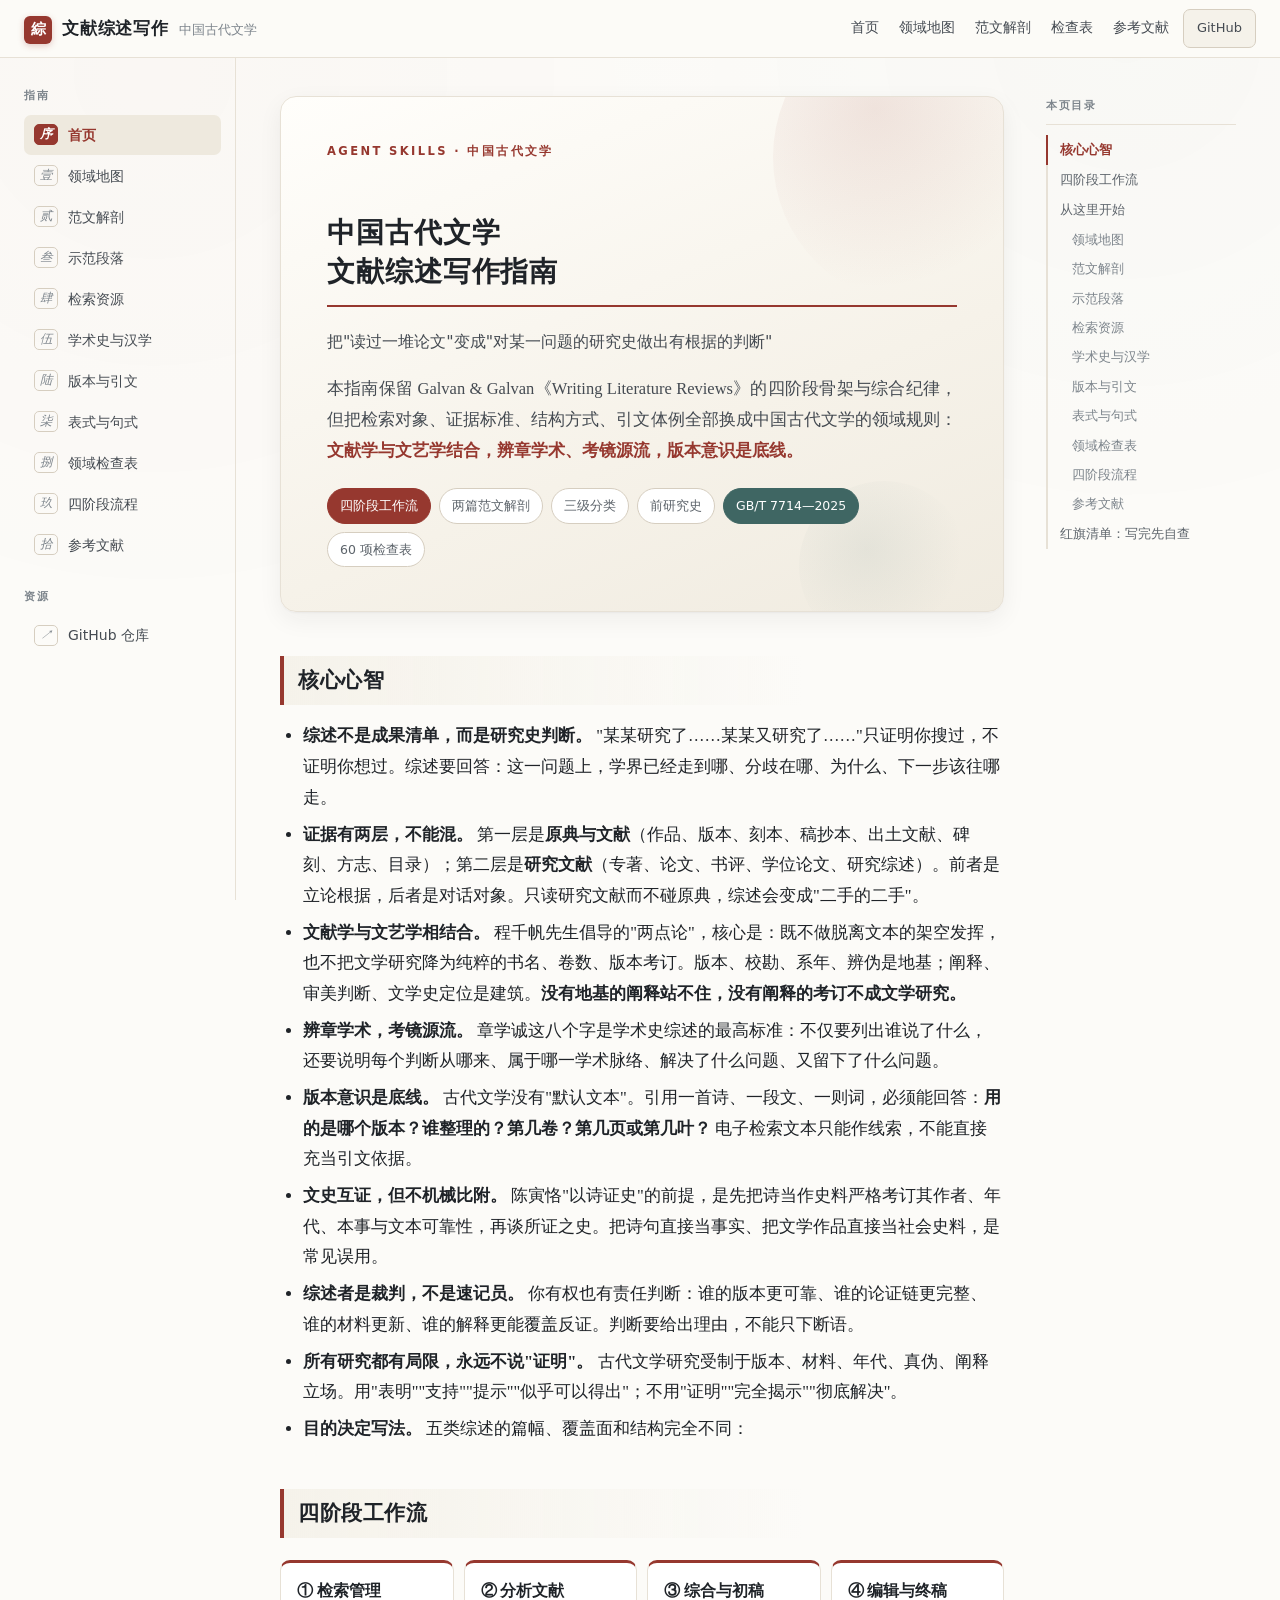
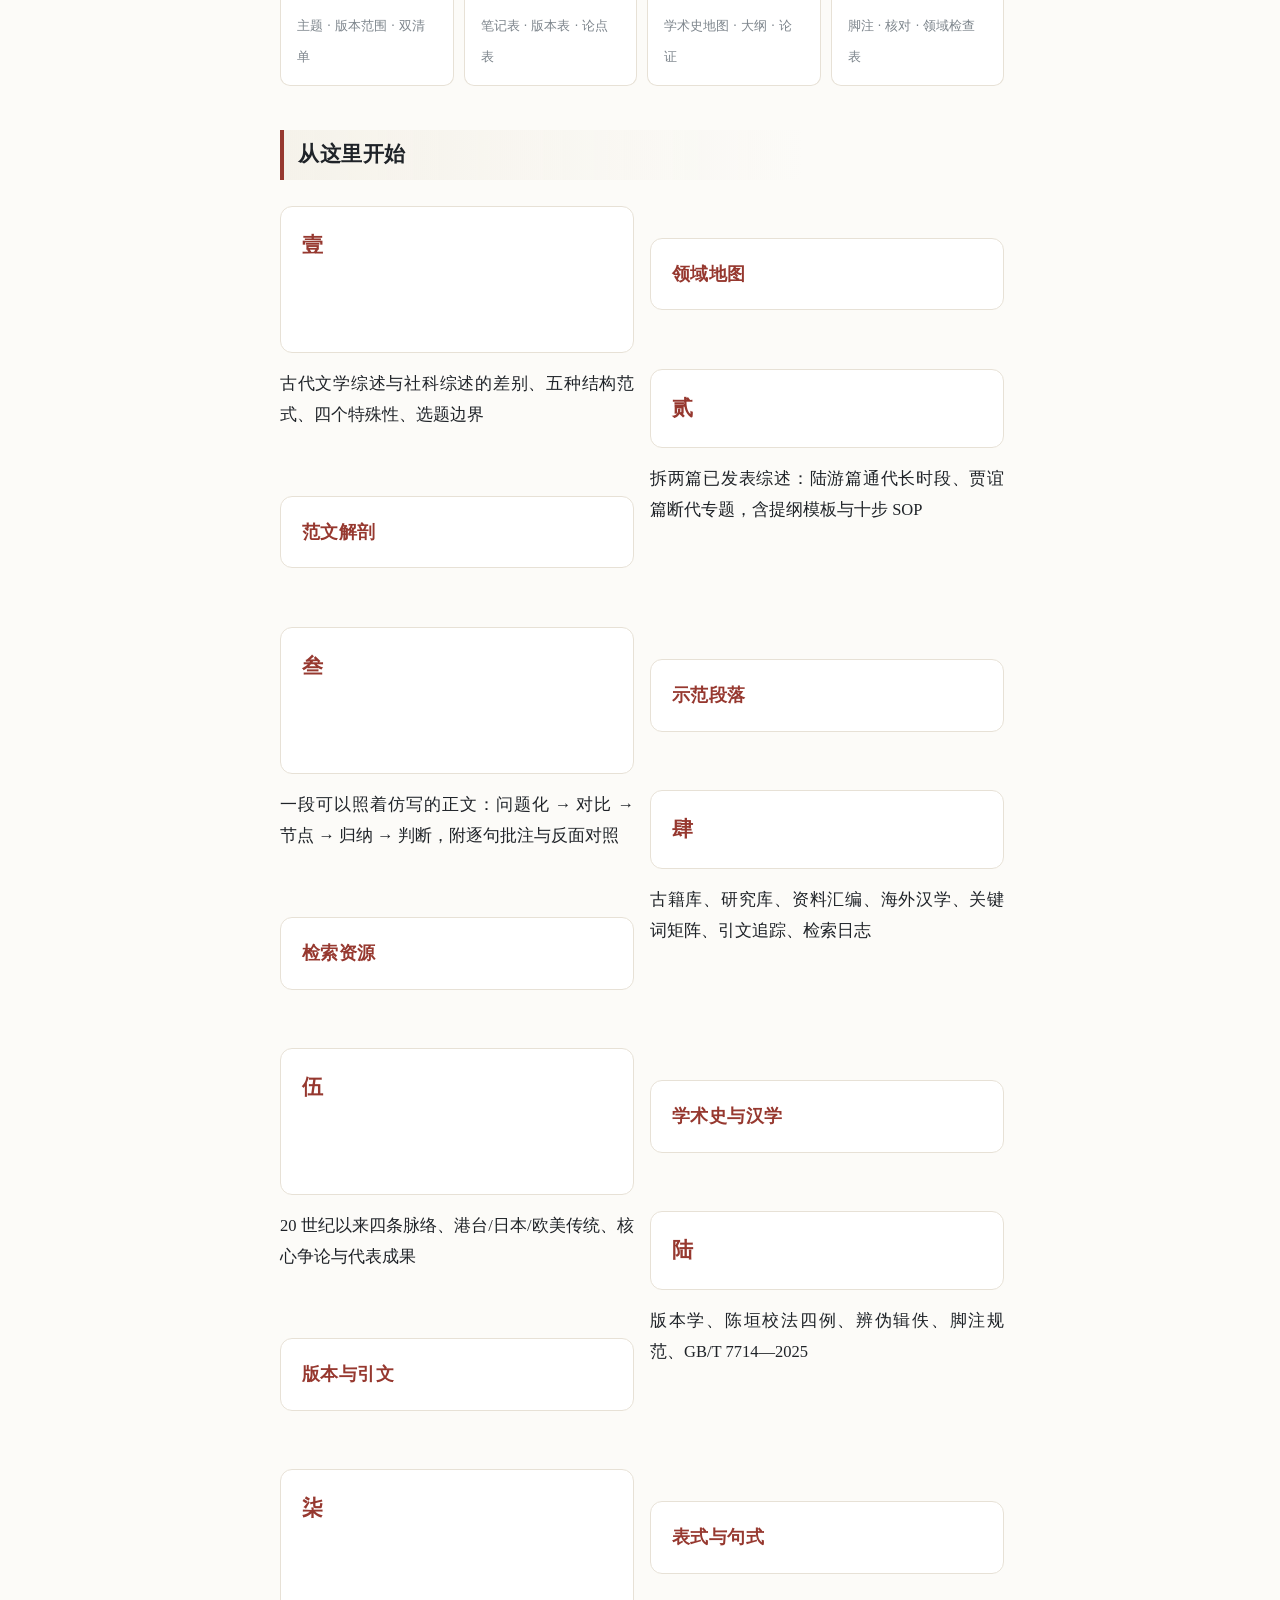
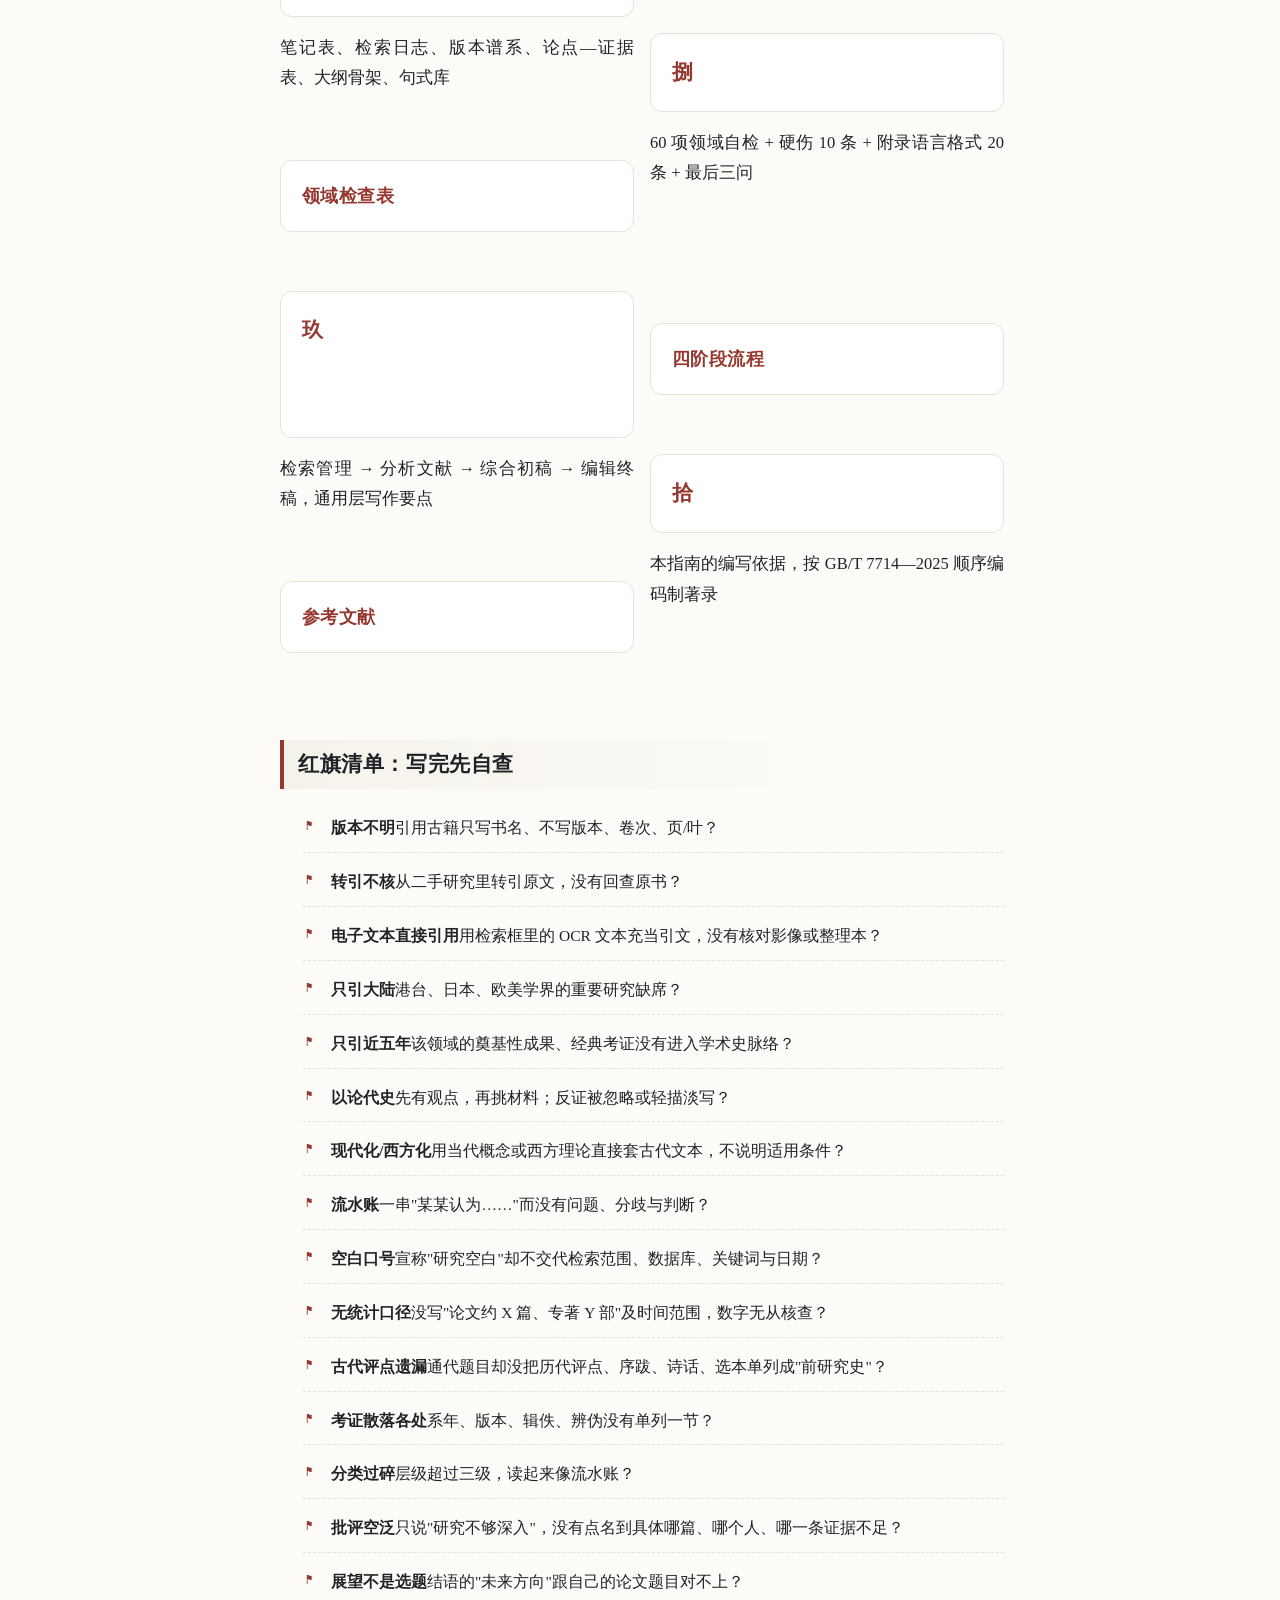
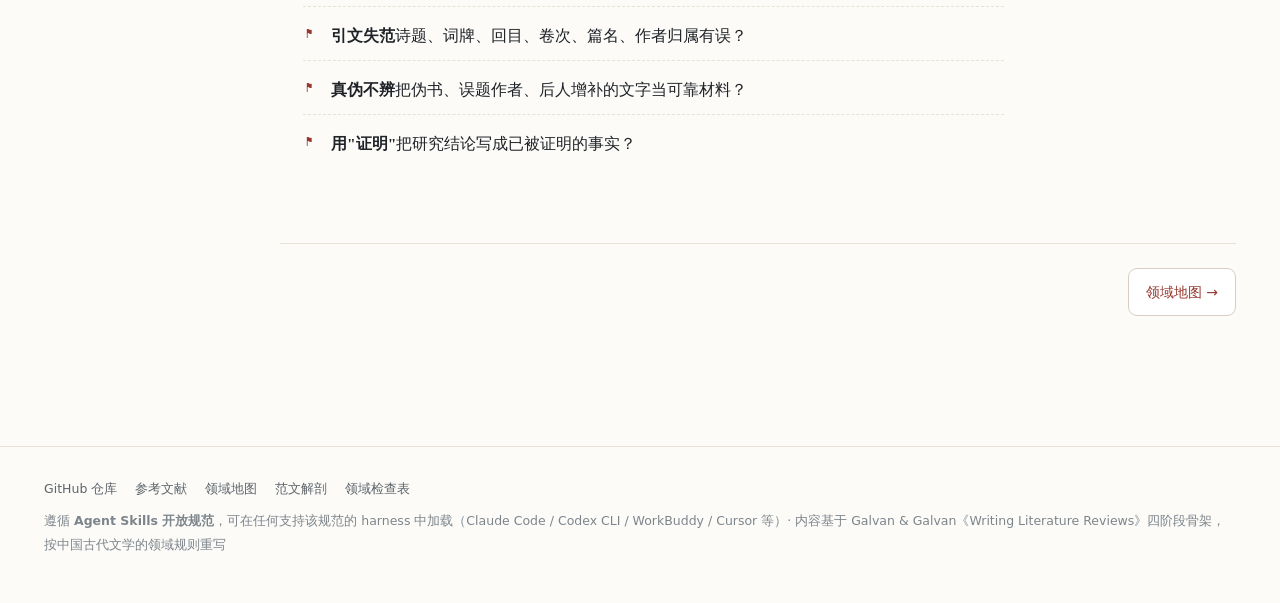
==== commit 5164d042: "feat: 中国古代文学文献综述写作指南（Skill + 文档站）" ====
--- a/docs/index.html
+++ b/docs/index.html
@@ -25,7 +25,7 @@
 <aside class="side">
 <h4>指南</h4>
 <a class="on" href="index.html"><i class="num">序</i>首页</a>
-<a class="" href="domain.html"><i class="num">壹</i>领域地图</a><a class="" href="examples.html"><i class="num">贰</i>范文解剖</a><a class="" href="search.html"><i class="num">叁</i>检索资源</a><a class="" href="history.html"><i class="num">肆</i>学术史与汉学</a><a class="" href="editions.html"><i class="num">伍</i>版本与引文</a><a class="" href="templates.html"><i class="num">陆</i>表式与句式</a><a class="" href="checklist.html"><i class="num">柒</i>领域检查表</a><a class="" href="pipeline.html"><i class="num">捌</i>四阶段流程</a><a class="" href="bib.html"><i class="num">玖</i>参考文献</a>
+<a class="" href="domain.html"><i class="num">壹</i>领域地图</a><a class="" href="examples.html"><i class="num">贰</i>范文解剖</a><a class="" href="model.html"><i class="num">叁</i>示范段落</a><a class="" href="search.html"><i class="num">肆</i>检索资源</a><a class="" href="history.html"><i class="num">伍</i>学术史与汉学</a><a class="" href="editions.html"><i class="num">陆</i>版本与引文</a><a class="" href="templates.html"><i class="num">柒</i>表式与句式</a><a class="" href="checklist.html"><i class="num">捌</i>领域检查表</a><a class="" href="pipeline.html"><i class="num">玖</i>四阶段流程</a><a class="" href="bib.html"><i class="num">拾</i>参考文献</a>
 <h4>资源</h4>
 <a href="https://github.com/nqd963/literature-review-writing" target="_blank"><i class="num">↗</i>GitHub 仓库</a>
 </aside>
@@ -59,13 +59,13 @@
 <div class="steps"><div class="step"><b>① 检索管理</b><span>主题 · 版本范围 · 双清单</span></div><div class="step"><b>② 分析文献</b><span>笔记表 · 版本表 · 论点表</span></div><div class="step"><b>③ 综合与初稿</b><span>学术史地图 · 大纲 · 论证</span></div><div class="step"><b>④ 编辑与终稿</b><span>脚注 · 核对 · 领域检查表</span></div></div>
 
 <h2 id="sec-3">从这里开始<a class="anchor" href="#sec-3">#</a></h2>
-<div class="cards"><a class="card" href="domain.html"><div class="ic">壹</div><h3 id="sec-4">领域地图<a class="anchor" href="#sec-4">#</a></h3><p>古代文学综述与社科综述的差别、五种结构范式、四个特殊性、选题边界</p></a><a class="card" href="examples.html"><div class="ic">贰</div><h3 id="sec-5">范文解剖<a class="anchor" href="#sec-5">#</a></h3><p>拆两篇已发表综述：陆游篇通代长时段、贾谊篇断代专题，含提纲模板与十步 SOP</p></a><a class="card" href="search.html"><div class="ic">叁</div><h3 id="sec-6">检索资源<a class="anchor" href="#sec-6">#</a></h3><p>古籍库、研究库、资料汇编、海外汉学、关键词矩阵、引文追踪、检索日志</p></a><a class="card" href="history.html"><div class="ic">肆</div><h3 id="sec-7">学术史与汉学<a class="anchor" href="#sec-7">#</a></h3><p>20 世纪以来四条脉络、港台/日本/欧美传统、核心争论与代表成果</p></a><a class="card" href="editions.html"><div class="ic">伍</div><h3 id="sec-8">版本与引文<a class="anchor" href="#sec-8">#</a></h3><p>版本学、陈垣校法四例、辨伪辑佚、脚注规范、GB/T 7714—2025</p></a><a class="card" href="templates.html"><div class="ic">陆</div><h3 id="sec-9">表式与句式<a class="anchor" href="#sec-9">#</a></h3><p>笔记表、检索日志、版本谱系、论点—证据表、大纲骨架、句式库</p></a><a class="card" href="checklist.html"><div class="ic">柒</div><h3 id="sec-10">领域检查表<a class="anchor" href="#sec-10">#</a></h3><p>60 项领域自检 + 硬伤 10 条 + 最后三问</p></a><a class="card" href="pipeline.html"><div class="ic">捌</div><h3 id="sec-11">四阶段流程<a class="anchor" href="#sec-11">#</a></h3><p>检索管理 → 分析文献 → 综合初稿 → 编辑终稿，通用层准则全集</p></a><a class="card" href="bib.html"><div class="ic">玖</div><h3 id="sec-12">参考文献<a class="anchor" href="#sec-12">#</a></h3><p>本指南的编写依据，按 GB/T 7714—2025 顺序编码制著录</p></a></div>
+<div class="cards"><a class="card" href="domain.html"><div class="ic">壹</div><h3 id="sec-4">领域地图<a class="anchor" href="#sec-4">#</a></h3><p>古代文学综述与社科综述的差别、五种结构范式、四个特殊性、选题边界</p></a><a class="card" href="examples.html"><div class="ic">贰</div><h3 id="sec-5">范文解剖<a class="anchor" href="#sec-5">#</a></h3><p>拆两篇已发表综述：陆游篇通代长时段、贾谊篇断代专题，含提纲模板与十步 SOP</p></a><a class="card" href="model.html"><div class="ic">叁</div><h3 id="sec-6">示范段落<a class="anchor" href="#sec-6">#</a></h3><p>一段可以照着仿写的正文：问题化 → 对比 → 节点 → 归纳 → 判断，附逐句批注与反面对照</p></a><a class="card" href="search.html"><div class="ic">肆</div><h3 id="sec-7">检索资源<a class="anchor" href="#sec-7">#</a></h3><p>古籍库、研究库、资料汇编、海外汉学、关键词矩阵、引文追踪、检索日志</p></a><a class="card" href="history.html"><div class="ic">伍</div><h3 id="sec-8">学术史与汉学<a class="anchor" href="#sec-8">#</a></h3><p>20 世纪以来四条脉络、港台/日本/欧美传统、核心争论与代表成果</p></a><a class="card" href="editions.html"><div class="ic">陆</div><h3 id="sec-9">版本与引文<a class="anchor" href="#sec-9">#</a></h3><p>版本学、陈垣校法四例、辨伪辑佚、脚注规范、GB/T 7714—2025</p></a><a class="card" href="templates.html"><div class="ic">柒</div><h3 id="sec-10">表式与句式<a class="anchor" href="#sec-10">#</a></h3><p>笔记表、检索日志、版本谱系、论点—证据表、大纲骨架、句式库</p></a><a class="card" href="checklist.html"><div class="ic">捌</div><h3 id="sec-11">领域检查表<a class="anchor" href="#sec-11">#</a></h3><p>60 项领域自检 + 硬伤 10 条 + 附录语言格式 20 条 + 最后三问</p></a><a class="card" href="pipeline.html"><div class="ic">玖</div><h3 id="sec-12">四阶段流程<a class="anchor" href="#sec-12">#</a></h3><p>检索管理 → 分析文献 → 综合初稿 → 编辑终稿，通用层写作要点</p></a><a class="card" href="bib.html"><div class="ic">拾</div><h3 id="sec-13">参考文献<a class="anchor" href="#sec-13">#</a></h3><p>本指南的编写依据，按 GB/T 7714—2025 顺序编码制著录</p></a></div>
 
-<h2 id="sec-13">红旗清单：写完先自查<a class="anchor" href="#sec-13">#</a></h2>
+<h2 id="sec-14">红旗清单：写完先自查<a class="anchor" href="#sec-14">#</a></h2>
 <ul class="flag"><li><b>版本不明</b>引用古籍只写书名、不写版本、卷次、页/叶？</li><li><b>转引不核</b>从二手研究里转引原文，没有回查原书？</li><li><b>电子文本直接引用</b>用检索框里的 OCR 文本充当引文，没有核对影像或整理本？</li><li><b>只引大陆</b>港台、日本、欧美学界的重要研究缺席？</li><li><b>只引近五年</b>该领域的奠基性成果、经典考证没有进入学术史脉络？</li><li><b>以论代史</b>先有观点，再挑材料；反证被忽略或轻描淡写？</li><li><b>现代化/西方化</b>用当代概念或西方理论直接套古代文本，不说明适用条件？</li><li><b>流水账</b>一串"某某认为……"而没有问题、分歧与判断？</li><li><b>空白口号</b>宣称"研究空白"却不交代检索范围、数据库、关键词与日期？</li><li><b>无统计口径</b>没写"论文约 X 篇、专著 Y 部"及时间范围，数字无从核查？</li><li><b>古代评点遗漏</b>通代题目却没把历代评点、序跋、诗话、选本单列成"前研究史"？</li><li><b>考证散落各处</b>系年、版本、辑佚、辨伪没有单列一节？</li><li><b>分类过碎</b>层级超过三级，读起来像流水账？</li><li><b>批评空泛</b>只说"研究不够深入"，没有点名到具体哪篇、哪个人、哪一条证据不足？</li><li><b>展望不是选题</b>结语的"未来方向"跟自己的论文题目对不上？</li><li><b>引文失范</b>诗题、词牌、回目、卷次、篇名、作者归属有误？</li><li><b>真伪不辨</b>把伪书、误题作者、后人增补的文字当可靠材料？</li><li><b>用"证明"</b>把研究结论写成已被证明的事实？</li></ul>
 
 </div>
-<nav class="toc"><div class="t-h">本页目录</div><a class="" href="#sec-1">核心心智</a><a class="" href="#sec-2">四阶段工作流</a><a class="" href="#sec-3">从这里开始</a><a class="lv3" href="#sec-4">领域地图</a><a class="lv3" href="#sec-5">范文解剖</a><a class="lv3" href="#sec-6">检索资源</a><a class="lv3" href="#sec-7">学术史与汉学</a><a class="lv3" href="#sec-8">版本与引文</a><a class="lv3" href="#sec-9">表式与句式</a><a class="lv3" href="#sec-10">领域检查表</a><a class="lv3" href="#sec-11">四阶段流程</a><a class="lv3" href="#sec-12">参考文献</a><a class="" href="#sec-13">红旗清单：写完先自查</a></nav>
+<nav class="toc"><div class="t-h">本页目录</div><a class="" href="#sec-1">核心心智</a><a class="" href="#sec-2">四阶段工作流</a><a class="" href="#sec-3">从这里开始</a><a class="lv3" href="#sec-4">领域地图</a><a class="lv3" href="#sec-5">范文解剖</a><a class="lv3" href="#sec-6">示范段落</a><a class="lv3" href="#sec-7">检索资源</a><a class="lv3" href="#sec-8">学术史与汉学</a><a class="lv3" href="#sec-9">版本与引文</a><a class="lv3" href="#sec-10">表式与句式</a><a class="lv3" href="#sec-11">领域检查表</a><a class="lv3" href="#sec-12">四阶段流程</a><a class="lv3" href="#sec-13">参考文献</a><a class="" href="#sec-14">红旗清单：写完先自查</a></nav>
 </div>
 <div class="pager"><span></span><a href="domain.html">领域地图 →</a></div>
 </main>
